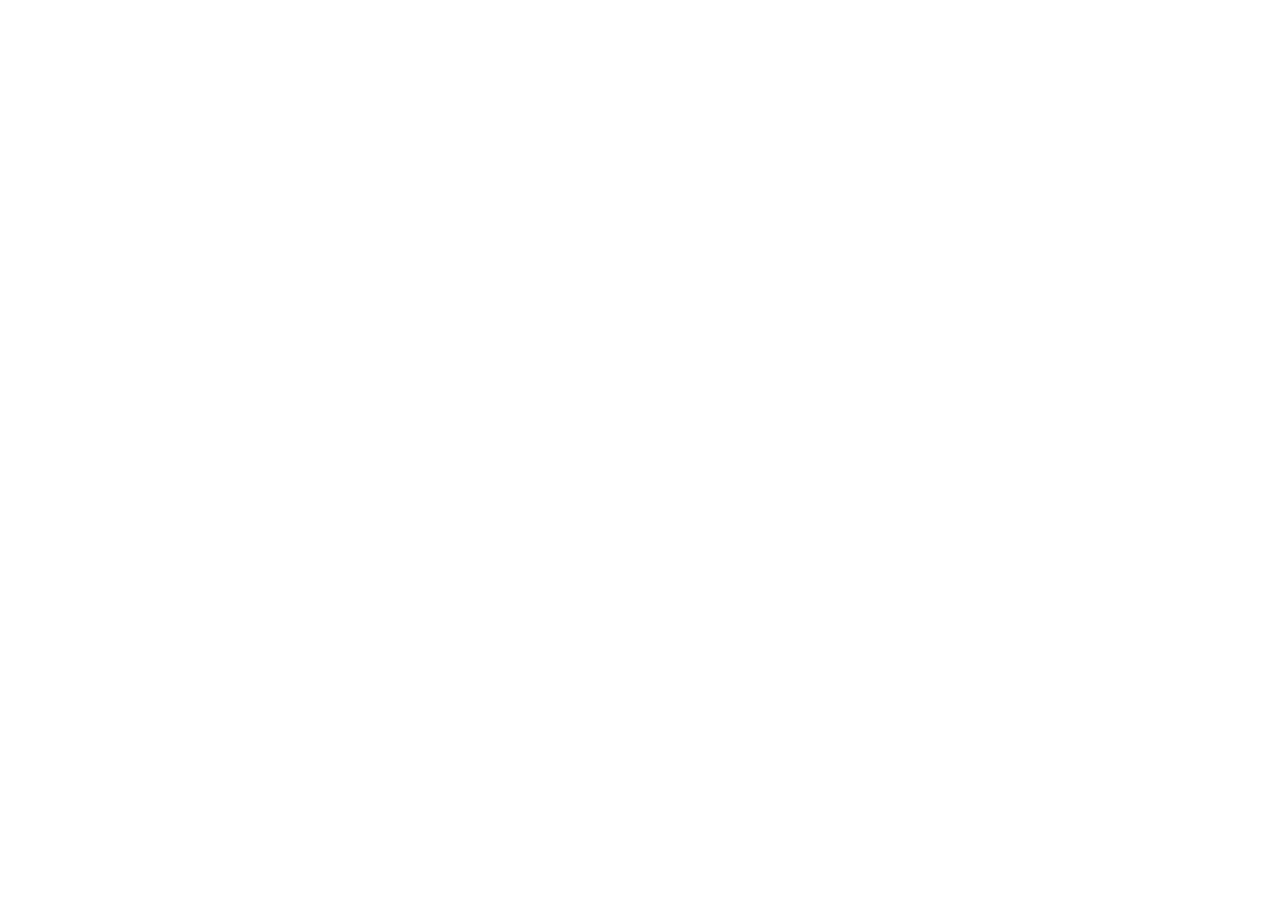
==== index.html @ f13320d5 "Redirect tomalder.me to Strategy Breakdowns Behind-the-scenes" ====
<!DOCTYPE html>
<html lang="en">
<head>
<meta charset="utf-8">
<title>Redirecting…</title>
<meta name="viewport" content="width=device-width, initial-scale=1">
<link rel="canonical" href="https://strategybreakdowns.com/t/Behind-the-scenes">
<meta http-equiv="refresh" content="0; url=https://strategybreakdowns.com/t/Behind-the-scenes">
<script>window.location.replace("https://strategybreakdowns.com/t/Behind-the-scenes");</script>
</head>
<body style="font-family:system-ui,sans-serif;text-align:center;padding:3rem">
<p>Redirecting to <a href="https://strategybreakdowns.com/t/Behind-the-scenes">Strategy Breakdowns</a>…</p>
</body>
</html>
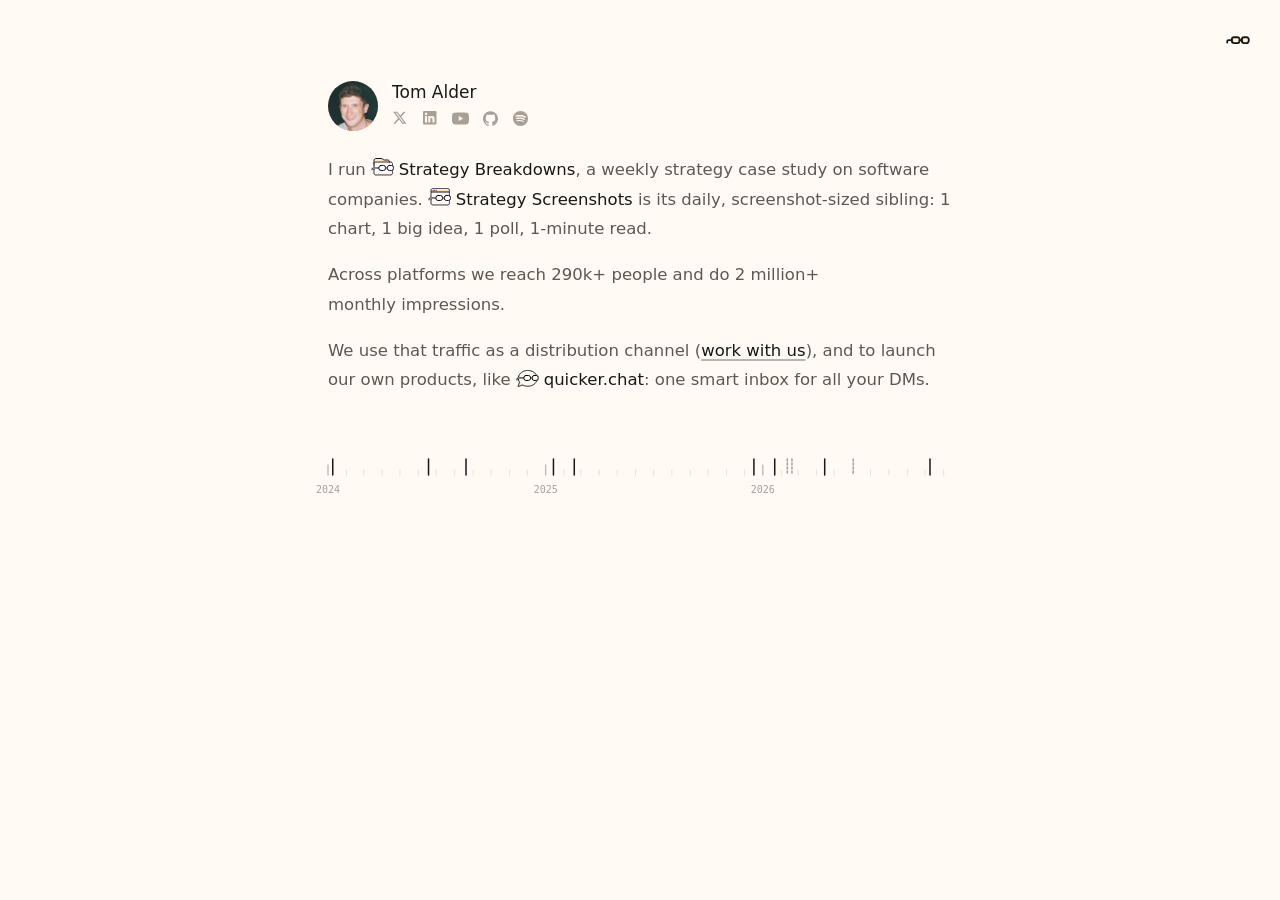
==== commit c00498a0: "Replace the redirect with Tom's personal site tomalder.me now serves the personal site (bio, writing" ====
--- a/index.html
+++ b/index.html
@@ -1,14 +1,43 @@
-<!DOCTYPE html>
+<!doctype html>
 <html lang="en">
 <head>
 <meta charset="utf-8">
-<title>Redirecting…</title>
 <meta name="viewport" content="width=device-width, initial-scale=1">
-<link rel="canonical" href="https://strategybreakdowns.com/t/Behind-the-scenes">
-<meta http-equiv="refresh" content="0; url=https://strategybreakdowns.com/t/Behind-the-scenes">
-<script>window.location.replace("https://strategybreakdowns.com/t/Behind-the-scenes");</script>
+<title>Tom Alder</title>
+<link rel="icon" href="favicon.svg" type="image/svg+xml">
+<meta name="description" content="Tom Alder runs Strategy Breakdowns, makes Strategy Screenshots and is building quicker.chat.">
+<!-- the site follows the device's light/dark setting; clicking the glasses overrides it for this visit only -->
+<script>try { localStorage.removeItem('ta-theme'); const t = sessionStorage.getItem('ta-theme'); if (t) document.documentElement.dataset.theme = t; } catch (e) {}</script>
+<link rel="stylesheet" href="home.css?v=1794782197">
+<link rel="stylesheet" href="playlists.css?v=1794782197">
+<link rel="stylesheet" href="clicks.css?v=1794782197">
 </head>
-<body style="font-family:system-ui,sans-serif;text-align:center;padding:3rem">
-<p>Redirecting to <a href="https://strategybreakdowns.com/t/Behind-the-scenes">Strategy Breakdowns</a>…</p>
+<body>
+
+
+<button class="specs" type="button" aria-label="Switch light and dark"><svg viewBox="91 178 389 136" aria-hidden="true">
+  <path class="lens" d="M223.5,198 H274 A37.5,37.5 0 0 1 311.5,235.5 V256.5 A37.5,37.5 0 0 1 274,294 H223.5 A37.5,37.5 0 0 1 186,256.5 V235.5 A37.5,37.5 0 0 1 223.5,198 Z"/><path class="lens" d="M386,198 H422.5 A37.5,37.5 0 0 1 460,235.5 V256.5 A37.5,37.5 0 0 1 422.5,294 H386 A37.5,37.5 0 0 1 348.5,256.5 V235.5 A37.5,37.5 0 0 1 386,198 Z"/>
+  <g class="frame"><path d="M223.5,198 H274 A37.5,37.5 0 0 1 311.5,235.5 V256.5 A37.5,37.5 0 0 1 274,294 H223.5 A37.5,37.5 0 0 1 186,256.5 V235.5 A37.5,37.5 0 0 1 223.5,198 Z"/><path d="M386,198 H422.5 A37.5,37.5 0 0 1 460,235.5 V256.5 A37.5,37.5 0 0 1 422.5,294 H386 A37.5,37.5 0 0 1 348.5,256.5 V235.5 A37.5,37.5 0 0 1 386,198 Z"/><path d="M311.5,245 H348.5"/><path d="M186,245 H131 A20,20 0 0 0 111,265 V285"/></g>
+</svg></button>
+
+<main class="col">
+  <section class="me si" style="--i:0">
+    <div class="av"><img src="assets/me.jpg" alt="Tom Alder" onerror="this.remove()"></div>
+    <div><h1>Tom Alder</h1><nav class="social" aria-label="Elsewhere"></nav></div>
+  </section>
+  <section class="bio si" style="--i:1"></section>
+  <section class="writing si" style="--i:3"><div class="tl-mount"></div></section>
+</main>
+
+<aside class="dev" aria-label="Dev options"></aside>
+
+<script src="lib/engine.js?v=1794782197"></script>
+<script src="lib/motions.js?v=1794782197"></script>
+<script src="shared.js?v=1794782197"></script>
+<script src="copy.js?v=1794782197"></script>
+<script src="timelines.js?v=1794782197"></script>
+<script src="playlists.js?v=1794782197"></script>
+<script src="clicks.js?v=1794782197"></script>
+<script src="home.js?v=1794782197"></script>
 </body>
 </html>
--- a/home.css
+++ b/home.css
@@ -0,0 +1,339 @@
+@font-face { font-family: 'New Order'; src: local('New Order Semibold'), local('NewOrder-Semibold'); font-weight: 600; font-display: swap; }
+@font-face { font-family: 'Avenir Next'; src: local('Avenir Next Regular'), local('AvenirNext-Regular'); font-weight: 400; font-display: swap; }
+@font-face { font-family: 'Avenir Next'; src: local('Avenir Next Medium'), local('AvenirNext-Medium'); font-weight: 500; font-display: swap; }
+@font-face { font-family: 'Avenir Next'; src: local('Avenir Next Demi Bold'), local('AvenirNext-DemiBold'); font-weight: 600; font-display: swap; }
+
+:root {
+  --bg: #FFFAF3; --fg: #1A1715; --soft: #5E5852; --faint: #A8A096; --rule: #E7DFD3; --tint: #F08A4B; --chip: #FFE7C6; --dot: #1A1715;
+  --sphere-a: #FFE7C6; --sphere-b: #F6B98A; --card: #FFFDF9; --well: #F4EDE2; --wire: #D9CFC0;
+  --head: 'New Order', system-ui, sans-serif; --body: 'Avenir Next', system-ui, sans-serif; --mono: ui-monospace, 'SF Mono', Menlo, monospace;
+  --out: cubic-bezier(.22, 1, .36, 1); --spring: cubic-bezier(.34, 1.56, .64, 1);
+  color-scheme: light;
+}
+@media (prefers-color-scheme: dark) { :root:not([data-theme="light"]) { --bg: #141312; --fg: #F3EFE8; --soft: #B5AEA5; --faint: #6F6962; --rule: #2A2826; --tint: #FFC99A; --chip: rgba(255, 231, 198, .12); --dot: #FFFAF3; --sphere-a: #6B5440; --sphere-b: #2C221B; --card: #1C1A18; --well: #242120; --wire: #3A3632; color-scheme: dark; } }
+:root[data-theme="dark"] { --bg: #141312; --fg: #F3EFE8; --soft: #B5AEA5; --faint: #6F6962; --rule: #2A2826; --tint: #FFC99A; --chip: rgba(255, 231, 198, .12); --dot: #FFFAF3; --sphere-a: #6B5440; --sphere-b: #2C221B; --card: #1C1A18; --well: #242120; --wire: #3A3632; color-scheme: dark; }
+
+* { box-sizing: border-box; }
+html, body { margin: 0; }
+body { background: var(--bg); color: var(--fg); font: 400 16px/1.75 var(--body); -webkit-font-smoothing: antialiased; min-height: 100vh; display: grid; justify-items: center; align-items: start; }
+a { color: inherit; text-decoration: none; }
+.col { width: min(624px, calc(100vw - 32px)); /* wide enough for the bio's middle sentence on 1 line */ padding: max(48px, 9vh) 0 400px; }
+
+/* the theme dot */
+.specs { position: fixed; top: 22px; right: 22px; width: 40px; height: 36px; padding: 0; border: 0; background: none; cursor: pointer; z-index: 10; display: grid; place-items: center;
+  --lens: #FFF0DC; --lens-on: #F7D3A0; } /* warm cream lenses in light mode, deepening a shade on hover */
+.specs svg { width: 24px; height: auto; overflow: visible; display: block; }
+.specs .frame path { fill: none; stroke: var(--fg); stroke-width: 30; stroke-linecap: round; stroke-linejoin: round; transition: stroke .4s; }
+.specs .lens { fill: var(--lens); transition: fill .45s cubic-bezier(.3, .7, .2, 1); }
+.specs:hover .lens, .specs:focus-visible .lens { fill: var(--lens-on); }
+.specs:focus { outline: none; }
+/* in dark mode the lenses are tinted light: you see light mode through them */
+:root[data-theme="dark"] .specs { --lens: #3A2E25; --lens-on: #8A6C50; } /* warm brown in dark mode */
+@media (prefers-color-scheme: dark) { :root:not([data-theme="light"]) .specs { --lens: #3A2E25; --lens-on: #8A6C50; } }
+
+/* intro */
+.me { display: flex; align-items: center; gap: 14px; margin-bottom: 24px; }
+.av { position: relative; width: 50px; height: 50px; border-radius: 50%; flex: none; overflow: hidden;
+  background: radial-gradient(circle at 34% 30%, #fff 0, var(--sphere-a) 22%, var(--sphere-b) 78%, var(--sphere-b) 100%); box-shadow: inset -4px -6px 12px rgba(0, 0, 0, .12); }
+.av img { width: 100%; height: 100%; object-fit: cover; display: block; }
+.me h1 { font: 500 17px/1.3 var(--body); margin: 0; }
+.role { margin: 0; font: 400 15px/1.3 var(--body); color: var(--soft); }
+.bio p { margin: 0 0 16px; font-size: 16.5px; line-height: 1.8; color: var(--soft); text-wrap: pretty; }
+.bio p:last-child { margin-bottom: 0; }
+.bio strong { font-weight: 500; color: var(--fg); }
+.bio .cta { margin-top: 18px; font-size: 13.5px; color: var(--faint); }
+.cta a { color: var(--faint); font-weight: 400; }
+.cta .t { text-decoration: underline 2px; text-decoration-color: transparent; text-underline-offset: 3px; transition: text-decoration-color .18s, color .18s; }
+.cta i { font-style: normal; display: inline-block; margin-left: 3px; transition: transform .2s var(--out), color .2s; }
+.cta a:hover { color: var(--fg); } .cta a:hover .t { text-decoration-color: currentColor; } .cta a:hover i { transform: translate(2px, -2px); color: var(--tint); }
+
+/* inline products, as in the media kit's footer: the mark centred on the text, and on hover a 2px underline fades
+   in under the words only (never the mark) while the words darken; the mark does the moving */
+.il { color: var(--fg); font-weight: 500; white-space: nowrap; text-decoration: none; }
+.il .t { text-decoration: underline 2px; text-decoration-color: transparent; text-underline-offset: 3px; transition: text-decoration-color .18s, color .18s; }
+.il:hover .t { text-decoration-color: currentColor; }
+.ic { display: inline-block; width: 1.42em; height: 1.24em; vertical-align: middle; position: relative; top: -.14em; margin: -.4em .26em -.3em 0; }
+
+/* social: grey and still; the one you're on darkens, and 1 shared label glides between them, resizing to each
+   handle, like the timeline card */
+.social { position: relative; display: flex; gap: 2px; margin: 2px 0 0 -6px; }
+.so { position: relative; display: grid; place-items: center; width: 28px; height: 26px; color: var(--faint); transition: color .2s; will-change: transform; }
+.so svg { width: 15px; height: 15px; fill: currentColor; }
+.so[aria-label="X"] svg { width: 13.5px; height: 13.5px; } /* the X glyph fills its whole box, so it reads taller than the rest */
+.so[aria-label="LinkedIn"] svg { width: 13.5px; height: 13.5px; } /* the LinkedIn square reads heavier than the others */
+.so[aria-label="YouTube"] svg { width: 17px; height: 17px; }
+.so[aria-label="Spotify"] svg { width: 15px; height: 15px; }
+.so:hover { color: var(--fg); }
+
+/* writing: a ruler of months with a preview card */
+.writing { position: relative; z-index: 40; margin-top: 40px; }
+.tl { position: relative; user-select: none; }
+.tl-rc { cursor: pointer; }
+.tl-axis { width: 100%; height: 64px; overflow: visible; display: block; }
+.tl-axis line { stroke: var(--faint); stroke-width: 1; stroke-linecap: round; transition: stroke .35s, stroke-width .35s; }
+.tl-axis line.mo { stroke: var(--rule); } .tl-axis line.pt { stroke: var(--fg); stroke-width: 1.5; } .tl-axis line.pt.on { stroke: var(--tint); stroke-width: 2; }
+.tl-axis text { font: 500 10px var(--mono); fill: var(--faint); text-anchor: middle; }
+.tl-axis line.pt.job { stroke: var(--faint); stroke-dasharray: 2 2; } .tl-axis line.pt.job.on { stroke: var(--tint); stroke-dasharray: none; }
+
+/* the pile: a still stack on a faint desk grid, no card around it; just the title and date beneath */
+/* no will-change here: it froze the cards' raster at their original size, so scaled-up vectors and text went soft */
+.rc-card { position: absolute; left: 0; top: 74px; z-index: 30; opacity: 0; }
+.rc-clip { position: relative; }
+.rc-pane { position: absolute; left: 0; top: 0; width: 380px; opacity: 0; transform: translateX(var(--dx, 0)); filter: blur(3px); transition: opacity .26s, transform .38s var(--out), filter .26s; }
+.rc-pane.in { opacity: 1; transform: none; filter: none; }
+.rc-pane.out { opacity: 0; transform: translateX(var(--dx, 0)); filter: blur(3px); transition-duration: .2s, .3s, .2s; pointer-events: none; }
+.pile { position: relative; width: 380px; height: 310px; }
+.pi { position: absolute; left: 50%; top: 50%; transform: translate(-50%, -50%) translate(var(--x), var(--y)) rotate(var(--r)) scale(var(--s, 1)); cursor: grab; user-select: none; touch-action: none; -webkit-user-drag: none; }
+.pi.drag { cursor: grabbing; } /* keeps its own layer while dragged */
+.pi.home { transition: translate .62s cubic-bezier(.34, 1.56, .64, 1), rotate .62s cubic-bezier(.34, 1.56, .64, 1); }
+.pi.media { border-radius: 5px; --lift: 0 1px 2px rgba(30, 18, 6, .1), 0 5px 12px -4px rgba(30, 18, 6, .2), 0 20px 36px -14px rgba(30, 18, 6, .55); box-shadow: var(--lift); }
+.pi.media img, .pi.media video { display: block; max-width: 270px; max-height: 200px; width: auto; height: auto; border-radius: 5px; pointer-events: none; }
+.pi.drag.media, .pi.drag.doc, .pi.drag.job { box-shadow: 0 2px 3px rgba(30, 18, 6, .1), 0 10px 20px -6px rgba(30, 18, 6, .22), 0 30px 48px -16px rgba(30, 18, 6, .55); }
+.pi-play { position: absolute; left: 50%; top: 50%; width: 36px; height: 36px; margin: -18px 0 0 -18px; border-radius: 50%; display: grid; place-items: center;
+  background: linear-gradient(180deg, #6f6af8 0%, #5a55f0 100%);
+  box-shadow: inset 0 1px 0 rgba(255, 255, 255, .22), inset 0 -1px 0 rgba(20, 14, 90, .18), 0 0 0 1px rgba(255, 255, 255, .28), 0 4px 12px -2px rgba(40, 30, 140, .35);
+  transition: filter .2s, transform .2s; cursor: pointer; }
+.pi-play:hover { transform: scale(1.06); }
+.pi-play svg { width: 17px; height: 17px; fill: #fff; margin-left: 0; }
+/* hovering a clip changes nothing; only the play button itself responds */
+.pi-play:hover { filter: brightness(1.1); }
+.pile.empty { height: 0; }
+.pi-loom { position: absolute; left: 10px; bottom: 10px; display: flex; align-items: center; gap: 4px; padding: 3px 6px 3px 4px; border-radius: 999px; background: #fff; color: #1d1b2e; font: 600 10px/1 var(--body); box-shadow: 0 2px 8px rgba(0, 0, 0, .15); pointer-events: none; }
+.pi-loom svg { width: 11px; height: 11px; }
+.pi.sticker .pi-tile { display: grid; place-items: center; width: 48px; height: 48px; border-radius: 12px; background: #fff; border: 3px solid #fff; box-shadow: 0 0 0 1px rgba(0, 0, 0, .1), 0 8px 14px -8px rgba(0, 0, 0, .45); }
+.pi.sticker svg { width: 26px; height: 26px; }
+.pi.doc, .pi.job { width: 210px; padding: 9px 11px 12px; background: #fff; border: 1px solid #2B2622; border-radius: 4px; display: flex; flex-direction: column; gap: 6px; color: #2B2622;
+  box-shadow: 0 1px 2px rgba(30, 18, 6, .1), 0 5px 12px -4px rgba(30, 18, 6, .18), 0 20px 36px -14px rgba(30, 18, 6, .5); }
+.pi-doc-bar { display: flex; gap: 3px; margin-bottom: 1px; } .pi-doc-bar i { width: 5px; height: 5px; border-radius: 50%; border: 1px solid #2B2622; }
+.pi-doc-t, .pi-job-t { font: 600 12.5px/1.15 var(--body); letter-spacing: -.005em; }
+.pi-doc-img { height: 40px; border: 1px solid #2B2622; background: linear-gradient(to top right, transparent calc(50% - .6px), #2B2622 50%, transparent calc(50% + .6px)), linear-gradient(to bottom right, transparent calc(50% - .6px), #2B2622 50%, transparent calc(50% + .6px)); }
+.pi-doc-l { height: 4px; border-radius: 2px; background: #D9D3CA; }
+.pi-job-k { font: 500 9.5px/1 var(--mono); letter-spacing: .06em; text-transform: uppercase; color: #8A8178; }
+.pi-job-h { font: 600 10px/1 var(--body); color: #2B2622; margin-top: 3px; }
+.pi-job-apply { align-self: flex-start; margin-top: 4px; padding: 4px 9px; border-radius: 999px; background: #2B2622; color: #fff; font: 600 10.5px/1 var(--body); }
+.pi.stamp { padding: 6px 12px; border: 2px solid var(--tint); border-radius: 6px; color: var(--tint); font: 700 13px/1 var(--mono); letter-spacing: .14em; text-transform: uppercase;
+  background: color-mix(in srgb, var(--bg) 70%, transparent); box-shadow: inset 0 0 0 2px color-mix(in srgb, var(--bg) 90%, transparent), inset 0 0 0 3.5px var(--tint); mix-blend-mode: multiply; }
+:root[data-theme="dark"] .pi.stamp { mix-blend-mode: normal; }
+.rc-cap { position: relative; left: 50%; transform: translateX(-50%); display: flex; width: max-content; max-width: calc(100vw - 32px); align-items: baseline; gap: 10px; margin-top: 6px; text-decoration: none; color: var(--fg); white-space: nowrap; }
+.rc-t { font: 500 15px/1.3 var(--body); text-decoration: underline 1px; text-decoration-color: var(--rule); text-underline-offset: 4px; transition: text-decoration-color .18s; }
+.rc-t i { font-style: normal; display: inline-block; margin-left: 4px; color: var(--faint); transition: transform .2s var(--out), color .2s; }
+.rc-cap:hover .rc-t { text-decoration-color: currentColor; } .rc-cap:hover .rc-t i { transform: translate(2px, -2px); color: var(--tint); }
+.rc-cap time { font: 500 11px/1 var(--mono); color: var(--faint); white-space: nowrap; order: -1; }
+
+.si { animation: staggerIn .7s var(--out) both; animation-delay: calc(var(--i) * 80ms + 80ms); }
+@keyframes staggerIn { from { opacity: 0; transform: translateY(8px); filter: blur(2px); } }
+
+/* dev options (not in the final site) */
+.dev { position: fixed; left: 12px; bottom: 12px; z-index: 20; display: grid; gap: 6px; font: 500 11px/1 var(--body); color: var(--faint); background: var(--bg); border: 1px solid var(--rule); border-radius: 10px; padding: 9px 10px; opacity: .55; transition: opacity .2s; }
+.dev:hover { opacity: 1; }
+.dev div { display: flex; gap: 4px; align-items: center; flex-wrap: wrap; }
+.dev b { font-weight: 600; color: var(--soft); width: 76px; }
+.dev button { border: 1px solid var(--rule); background: none; color: var(--soft); border-radius: 6px; padding: 3px 7px; font: inherit; cursor: pointer; }
+.dev button.on { background: var(--fg); color: var(--bg); border-color: var(--fg); }
+.dev a { color: var(--faint); text-decoration: underline; }
+
+@media (max-width: 640px) { .dev { display: none; } }
+@media (prefers-reduced-motion: reduce) { .si { animation: none; } }
+
+/* "Open?": the first click on a card offers the link instead of leaving the page; a second click (or a click on
+   the offer) goes there. 5 ways to show the offer, picked in the dev panel ("Open"), set as html[data-ask]. */
+.rc-t { background: linear-gradient(var(--chip), var(--chip)) no-repeat 0 82% / 0% 62%; transition: text-decoration-color .18s, background-size .38s var(--out), color .25s; }
+.rc-cap { transition: background-color .28s var(--out), padding .28s var(--out), color .28s, margin-top .3s var(--out); border-radius: 999px; }
+.rc-cap time { position: relative; } .rc-cap time > span { display: inline-block; transition: opacity .22s, transform .3s var(--out); }
+.rc-q, .rc-h { position: absolute; right: 0; top: 0; white-space: nowrap; }
+.rc-q, .rc-h { opacity: 0; transform: translateY(5px); color: var(--tint); } .rc-h { color: var(--soft); }
+.rc-open { display: inline-flex; align-items: center; gap: 3px; max-width: 0; overflow: hidden; opacity: 0; padding: 0; margin-left: -10px; border-radius: 999px;
+  background: var(--fg); color: var(--bg); font: 600 11px/1 var(--mono); letter-spacing: .04em; align-self: center;
+  transition: max-width .32s var(--out), opacity .2s, padding .32s var(--out), margin .32s var(--out), transform .2s var(--out); }
+.rc-open i { font-style: normal; }
+.rc-tag { position: absolute; left: 0; top: 0; z-index: 90; pointer-events: none; opacity: 0; transform: translate(14px, 14px) scale(.85); transform-origin: 0 0;
+  background: var(--fg); color: var(--bg); font: 600 11px/1 var(--mono); padding: 6px 8px; border-radius: 6px; white-space: nowrap; box-shadow: 0 0 0 1px color-mix(in srgb, var(--bg) 55%, transparent), 0 4px 10px rgba(0, 0, 0, .18); transition: opacity .18s, transform .22s var(--out); }
+.pi { transition: outline-offset .3s var(--out), outline-color .3s; outline: 1.5px dashed transparent; outline-offset: 0; }
+.ask .pi { cursor: pointer; }
+@keyframes rc-nudge { 40% { transform: translateX(3px); } }
+@keyframes rc-pop { 0% { transform: translateX(-50%) scale(.96); } 60% { transform: translateX(-50%) scale(1.03); } 100% { transform: translateX(-50%) scale(1); } }
+
+/* 1 Pill: the title is highlighted and an "Open" pill slides out beside it */
+[data-ask="pill"] .ask .rc-t { background-size: 100% 62%; text-decoration-color: transparent; }
+[data-ask="pill"] .ask .rc-t > i { color: var(--tint); transform: translate(2px, -2px); }
+[data-ask="pill"] .ask .rc-open { max-width: 80px; opacity: 1; padding: 5px 8px 5px 9px; margin-left: 2px; animation: rc-nudge .5s .2s var(--out); }
+[data-ask="pill"] .rc-cap:hover .rc-open { transform: translateX(2px); }
+
+/* 2 Ask: the date turns into the question, "Open?", and the link underlines in orange */
+[data-ask="ask"] .ask .rc-d { opacity: 0; transform: translateY(-5px); }
+[data-ask="ask"] .ask .rc-q { opacity: 1; transform: none; }
+[data-ask="ask"] .ask .rc-t { text-decoration-color: var(--tint); text-decoration-thickness: 1.5px; }
+[data-ask="ask"] .ask .rc-t > i { color: var(--tint); transform: translate(2px, -2px); }
+
+/* 3 Button: the caption itself becomes a button */
+[data-ask="button"] .ask .rc-cap { background: var(--fg); color: var(--bg); padding: 8px 14px 8px 13px; animation: rc-pop .4s var(--out); }
+[data-ask="button"] .ask .rc-cap time { color: color-mix(in srgb, var(--bg) 55%, transparent); }
+[data-ask="button"] .ask .rc-t { text-decoration-color: transparent; }
+[data-ask="button"] .ask .rc-t > i { color: var(--bg); transform: translate(2px, -2px); }
+
+/* 4 Tag: a small "Open ↗" label rides with your cursor over the pile */
+[data-ask="tag"] .ask .rc-tag { opacity: 1; transform: translate(14px, 14px) scale(1); }
+[data-ask="tag"] .ask .rc-t { text-decoration-color: currentColor; }
+[data-ask="tag"] .ask .rc-t > i { color: var(--tint); transform: translate(2px, -2px); }
+
+/* 5 Frame: the card you clicked gets a dashed frame and the caption says "Click again" */
+[data-ask="frame"] .ask .pi.picked { outline-color: var(--tint); outline-offset: 6px; }
+[data-ask="frame"] .ask .rc-d { opacity: 0; transform: translateY(-5px); }
+[data-ask="frame"] .ask .rc-h { opacity: 1; transform: none; }
+[data-ask="frame"] .ask .rc-t > i { color: var(--tint); transform: translate(2px, -2px); }
+
+/* the edge on pictures and clips: 5 versions to choose between (dev panel, "Edge"), set as html[data-edge].
+   All crisp: solid 1px lines or solid white, never a soft half-transparent ring. */
+[data-edge="hair"] .pi.media { outline: 1px solid rgba(26, 23, 21, .16); outline-offset: -1px; }       /* a thin dark hairline */
+/* a thin solid white keyline, drawn on top of the picture so a hover (the clips brighten) never hides it */
+[data-edge="inset"] .pi.media::after { content: ""; position: absolute; inset: 0; border-radius: inherit; box-shadow: inset 0 0 0 calc(1px / var(--s, 1)) var(--keyline); pointer-events: none; z-index: 3; }
+/* the keyline is near-black on the light page and white on the dark one */
+:root { --keyline: #1F1B18; } /* near-black in both themes (Tom: try black outlines in dark mode too) */
+[data-edge="paper"] .pi.media { padding: 4px; background: #fff; border-radius: 3px; }                   /* a white print border */
+[data-edge="paper"] .pi.media img, [data-edge="paper"] .pi.media video { border-radius: 1px; }
+[data-edge="matte"] .pi.media { border-radius: 9px; box-shadow: 0 0 0 1px rgba(26, 23, 21, .1), var(--lift); }   /* rounder, with a faint ring outside */
+[data-edge="matte"] .pi.media img, [data-edge="matte"] .pi.media video { border-radius: 9px; }
+[data-edge="none"] .pi.media { outline: none; }                                                           /* no edge, just the shadow */
+:root[data-theme="dark"][data-edge="hair"] .pi.media { outline-color: rgba(255, 255, 255, .14); }
+@media (prefers-color-scheme: dark) { :root:not([data-theme="light"])[data-edge="hair"] .pi.media { outline-color: rgba(255, 255, 255, .14); } }
+
+/* no focus halo on the links after a click (Tom: never); the caption and media-kit links included */
+a:focus, a:focus-visible, .rc-cap:focus, .rc-cap:focus-visible { outline: none; box-shadow: none; }
+a { -webkit-tap-highlight-color: transparent; }
+
+/* piles of 6+ cards use smaller cards, so the pile stays clear of the ruler above and the title below */
+.pile.big .pi.media img, .pile.big .pi.media video { max-width: 220px; max-height: 160px; }
+
+/* ---------- Click: the pile dims and a card to open sits on top (html[data-click]) ---------- */
+[data-cap="off"] .rc-cap { display: none; }
+.pi { transition-property: outline-offset, outline-color, filter, opacity, --hp; transition-duration: .3s, .3s, .4s, .4s, .18s; }
+/* out of focus: a little darker and softer, never see-through */
+.focus .pi { filter: brightness(.82) saturate(.85) blur(1.5px); }
+:root[data-theme="dark"] .focus .pi { filter: brightness(.6) saturate(.8) blur(1.5px); }
+@media (prefers-color-scheme: dark) { :root:not([data-theme="light"]) .focus .pi { filter: brightness(.6) saturate(.8) blur(1.5px); } }
+.rc-go { position: absolute; left: 50%; top: calc(var(--pt, 0px) + 155px); z-index: 80; translate: -50% -50%; display: none; flex-direction: column; align-items: flex-start; gap: 6px;
+  border: 0; padding: 0; background: none; color: inherit; font: inherit; text-align: left; cursor: pointer; opacity: 0; pointer-events: none; }
+.rc-go > span, .rc-go .go-bar { display: none; }
+.focus .rc-go { opacity: 1; pointer-events: auto; }
+.rc-go .go-a i { font-style: normal; display: inline-block; transition: transform .2s var(--out); }
+.rc-go:hover .go-a i { transform: translate(2px, -2px); }
+.rc-go:focus { outline: none; }
+
+/* 1 Ticket: a cream ticket drops onto the pile, perforated, with the date stub on top */
+[data-click="ticket"] .rc-go { display: flex; width: 250px; padding: 16px 18px 14px; background: #FFF4E2; color: #1A1715; border-radius: 10px; transform: rotate(-1.5deg) translateY(-14px);
+  box-shadow: 0 2px 3px rgba(30, 18, 6, .12), 0 18px 34px -12px rgba(30, 18, 6, .5); transition: opacity .25s, transform .4s cubic-bezier(.34, 1.4, .64, 1), box-shadow .25s; }
+[data-click="ticket"] .rc-go .go-k { display: block; font: 500 11px/1 var(--mono); color: #8A7B6A; padding-bottom: 10px; width: 100%; border-bottom: 1.5px dashed #E2CFB4; }
+[data-click="ticket"] .rc-go .go-t { display: block; font: 600 18px/1.25 var(--body); padding-top: 4px; }
+[data-click="ticket"] .rc-go .go-a { display: block; align-self: flex-end; font: 600 13px/1 var(--body); color: #C2622A; }
+[data-click="ticket"] .focus .rc-go { transform: rotate(-1.5deg) translateY(0); }
+[data-click="ticket"] .rc-go:hover { transform: rotate(0deg) translateY(-3px); box-shadow: 0 2px 3px rgba(30, 18, 6, .12), 0 26px 44px -14px rgba(30, 18, 6, .6); }
+
+/* 2 Pull: a white index card slides up out of the pile, ruled like a notebook */
+[data-click="pull"] .rc-go { display: flex; width: 240px; padding: 14px 18px 16px; color: #1A1715; border-radius: 4px; transform: translateY(70px);
+  background: #fff repeating-linear-gradient(transparent 0 23px, #EADFD0 23px 24px); background-position: 0 30px;
+  box-shadow: 0 1px 2px rgba(30, 18, 6, .15), 0 20px 36px -14px rgba(30, 18, 6, .5); transition: opacity .2s, transform .45s cubic-bezier(.22, 1, .36, 1), box-shadow .25s; }
+[data-click="pull"] .rc-go .go-k { display: block; font: 500 11px/1 var(--mono); color: #C2622A; }
+[data-click="pull"] .rc-go .go-t { display: block; font: 600 17px/24px var(--body); }
+[data-click="pull"] .rc-go .go-a { display: block; font: 500 13px/24px var(--body); color: #5E5852; }
+[data-click="pull"] .focus .rc-go { transform: translateY(0); }
+[data-click="pull"] .rc-go:hover { transform: translateY(-4px); box-shadow: 0 1px 2px rgba(30, 18, 6, .15), 0 28px 46px -14px rgba(30, 18, 6, .6); }
+
+/* 3 Press: one big button, the date in a chip, that grows out of the pile */
+[data-click="press"] .rc-go { display: flex; flex-direction: row; align-items: center; gap: 12px; padding: 10px 20px 10px 10px; background: var(--fg); color: var(--bg); border-radius: 999px; white-space: nowrap;
+  transform: scale(.85); box-shadow: 0 16px 34px -12px rgba(0, 0, 0, .6); transition: opacity .2s, transform .35s cubic-bezier(.34, 1.56, .64, 1), background-color .2s; }
+[data-click="press"] .rc-go .go-k { display: block; font: 500 11px/1 var(--mono); padding: 7px 10px; border-radius: 999px; background: color-mix(in srgb, var(--bg) 16%, transparent); }
+[data-click="press"] .rc-go .go-t { display: block; font: 600 16px/1 var(--body); }
+[data-click="press"] .rc-go .go-a { display: block; font-size: 0; } [data-click="press"] .rc-go .go-a i { font-size: 16px; color: var(--tint); }
+[data-click="press"] .focus .rc-go { transform: scale(1); }
+[data-click="press"] .rc-go:hover { transform: scale(1.04); }
+
+/* 4 Sticky: a peach sticky note slapped on top of the pile */
+[data-click="sticky"] .rc-go { display: flex; width: 200px; min-height: 170px; padding: 18px 18px 16px; background: #FFD9A8; color: #2B2622; border-radius: 2px 2px 18px 2px; transform: rotate(-4deg) scale(1.15);
+  box-shadow: 0 1px 1px rgba(30, 18, 6, .1), 0 14px 22px -10px rgba(30, 18, 6, .45); transition: opacity .15s, transform .32s cubic-bezier(.34, 1.56, .64, 1), box-shadow .25s; }
+[data-click="sticky"] .rc-go .go-k { display: block; font: 500 11px/1 var(--mono); color: #9A6A3A; }
+[data-click="sticky"] .rc-go .go-t { display: block; font: 600 20px/1.2 var(--head); flex: 1; }
+[data-click="sticky"] .rc-go .go-a { display: block; font: 600 13px/1 var(--body); }
+[data-click="sticky"] .focus .rc-go { transform: rotate(-4deg) scale(1); }
+[data-click="sticky"] .rc-go:hover { transform: rotate(-1deg) scale(1.03) translateY(-2px); box-shadow: 0 1px 1px rgba(30, 18, 6, .1), 0 22px 30px -12px rgba(30, 18, 6, .5); }
+
+/* 5 Window: a small browser window with the real address, like a preview of where you're going */
+[data-click="window"] .rc-go { display: flex; gap: 0; width: 290px; background: #fff; color: #1A1715; border-radius: 10px; overflow: hidden; transform: scale(.94) translateY(8px);
+  box-shadow: 0 0 0 1px rgba(26, 23, 21, .08), 0 24px 44px -14px rgba(30, 18, 6, .55); transition: opacity .2s, transform .35s cubic-bezier(.22, 1, .36, 1); }
+[data-click="window"] .rc-go .go-bar { display: flex; align-items: center; gap: 5px; width: 100%; padding: 9px 10px; background: #F3EEE7; border-bottom: 1px solid #E7DFD3; }
+[data-click="window"] .rc-go .go-bar > i { width: 8px; height: 8px; border-radius: 50%; background: #E0D6C8; } 
+[data-click="window"] .rc-go .go-bar > i:nth-child(1) { background: #FF6159; } [data-click="window"] .rc-go .go-bar > i:nth-child(2) { background: #FFBD2E; } [data-click="window"] .rc-go .go-bar > i:nth-child(3) { background: #28C941; }
+[data-click="window"] .rc-go .go-url { flex: 1; margin-left: 8px; padding: 4px 8px; border-radius: 5px; background: #fff; font: 500 10.5px/1 var(--mono); color: #8A7B6A; white-space: nowrap; overflow: hidden; text-overflow: ellipsis; }
+[data-click="window"] .rc-go .go-k { display: block; padding: 14px 16px 0; font: 500 11px/1 var(--mono); color: #8A7B6A; }
+[data-click="window"] .rc-go .go-t { display: block; padding: 6px 16px 0; font: 600 18px/1.25 var(--body); }
+[data-click="window"] .rc-go .go-a { display: inline-block; margin: 14px 16px 16px; padding: 8px 14px; border-radius: 999px; background: #1A1715; color: #FFFAF3; font: 600 13px/1 var(--body); transition: background-color .2s; }
+[data-click="window"] .focus .rc-go { transform: scale(1) translateY(0); }
+[data-click="window"] .rc-go:hover { transform: translateY(-3px); } [data-click="window"] .rc-go:hover .go-a { background: #C2622A; }
+
+/* corner handles (a transform box): everything ramps with --k (0 at the edge of a visible corner's zone, 1 on it) */
+@property --hp { syntax: '<number>'; inherits: true; initial-value: 0; }
+.rc-hd { position: fixed; left: 0; top: 0; width: 0; height: 0; z-index: 70; pointer-events: none; --deg: 0deg; --k: 0; }
+/* one handle per live corner, each placed on its corner and faded by its own strength */
+.rc-sq { position: absolute; left: 0; top: 0; width: 10px; height: 10px; background: #fff; border: 1.5px solid #9B86F3; border-radius: 2px; pointer-events: none;
+  opacity: var(--k, 0); transform: translate(-50%, -50%) rotate(var(--deg, 0deg)); box-shadow: 0 1px 3px rgba(60, 40, 140, .3); }
+.hd-near, .hd-near * { cursor: crosshair !important; }
+/* the card's own drop shadow turns purple (and a touch deeper) as you near its corner */
+.pi.media, .pi.doc, .pi.job { box-shadow: var(--lift, 0 1px 2px rgba(30, 18, 6, .1), 0 5px 12px -4px rgba(30, 18, 6, .18), 0 20px 36px -14px rgba(30, 18, 6, .5)), 0 22px 42px -14px rgba(139, 112, 240, calc(var(--hp) * .75)), 0 4px 14px -4px rgba(139, 112, 240, calc(var(--hp) * .35)); }
+.pi.sticker .pi-tile { box-shadow: 0 0 0 1px rgba(0, 0, 0, .1), 0 8px 14px -8px rgba(0, 0, 0, .45), 0 10px 22px -8px rgba(139, 112, 240, calc(var(--hp) * .8)); }
+/* lines keep their on-screen thickness at any size: widths divide by the card's scale */
+.pi-edge { position: absolute; inset: 0; border-radius: inherit; box-shadow: inset 0 0 0 calc(2px / var(--s, 1)) rgba(177, 158, 248, var(--ea, 0)); pointer-events: none; z-index: 5;
+  -webkit-mask: radial-gradient(circle var(--L, 130px) at var(--ex) var(--ey), #000 0, transparent 100%); mask: radial-gradient(circle var(--L, 130px) at var(--ex) var(--ey), #000 0, transparent 100%); }
+.pi-edge.all { -webkit-mask: none; mask: none; }
+/* the job/doc cards' dark outline is drawn as an inset (borders can't go thinner than 1px, so they'd thicken as it grows) */
+.pi.doc, .pi.job { border: 0; }
+.pi.doc::before, .pi.job::before { content: ""; position: absolute; inset: 0; border-radius: inherit; box-shadow: inset 0 0 0 calc(1px / var(--s, 1)) #2B2622; pointer-events: none; }
+.pi { transform-origin: 50% 50%; }
+
+/* corner effects, v3: the shadow only gains purple (its dark part eases back as the purple comes in, so it never gets
+   darker); the purple edge is the black outline's exact width and place and replaces it, the black fading out by
+   the same gradient the purple fades in; everything updates instantly with the pointer */
+.pi { transition-duration: .3s, .3s, .4s, .4s, 0s; }
+.pi.media, .pi.doc, .pi.job { --sa: calc(1 - var(--hp) * .45);
+  box-shadow: 0 1px 2px rgba(30, 18, 6, calc(.1 * var(--sa))), 0 5px 12px -4px rgba(30, 18, 6, calc(.2 * var(--sa))), 0 20px 36px -14px rgba(30, 18, 6, calc(.55 * var(--sa))),
+    0 calc(20px / var(--s, 1)) calc(40px / var(--s, 1)) calc(-12px / var(--s, 1)) rgba(177, 158, 248, calc(var(--hp) * .6 * var(--pur))), 0 calc(4px / var(--s, 1)) calc(14px / var(--s, 1)) calc(-4px / var(--s, 1)) rgba(177, 158, 248, calc(var(--hp) * .35 * var(--pur))); }
+.pi-edge { --lw: calc(1px / var(--s, 1)); box-shadow: inset 0 0 0 var(--lw) rgba(155, 134, 243, var(--ea, 0)); }
+[data-edge="inset"] .pi.media::after, .pi.doc::before, .pi.job::before {
+  -webkit-mask: radial-gradient(circle var(--kL, 130px) at var(--kex, 0%) var(--key, 0%), rgba(0, 0, 0, calc(1 - var(--kea, 0))) 0, #000 100%);
+  mask: radial-gradient(circle var(--kL, 130px) at var(--kex, 0%) var(--key, 0%), rgba(0, 0, 0, calc(1 - var(--kea, 0))) 0, #000 100%); }
+.pi.kl-off::after, .pi.kl-off::before { opacity: 0 !important; }
+/* stickers (Notion, Figma, Loom) wear the same outline as the cards: the white rim is padding now, so the outline,
+   the purple corner edge and the corner handle all trace the tile's real outer edge */
+.pi.sticker .pi-tile { position: relative; border: 0; padding: 3px; --sa: calc(1 - var(--hp) * .45);
+  box-shadow: 0 8px 14px -8px rgba(0, 0, 0, calc(.45 * var(--sa))), 0 10px 22px -8px rgba(177, 158, 248, calc(var(--hp) * .7)); }
+.pi.sticker .pi-tile::after { content: ""; position: absolute; inset: 0; border-radius: inherit; box-shadow: inset 0 0 0 calc(1px / var(--s, 1)) var(--keyline); pointer-events: none;
+  -webkit-mask: radial-gradient(circle var(--kL, 130px) at var(--kex, 0%) var(--key, 0%), rgba(0, 0, 0, calc(1 - var(--kea, 0))) 0, #000 100%);
+  mask: radial-gradient(circle var(--kL, 130px) at var(--kex, 0%) var(--key, 0%), rgba(0, 0, 0, calc(1 - var(--kea, 0))) 0, #000 100%); }
+.pi.sticker.kl-off .pi-tile::after { opacity: 0; }
+
+/* cards that hang off the page (dragged or enlarged) never add scrollbars: no sideways scrolling ever, and no
+   up-down scrolling while the real content fits the window (home.js sets html.fits) */
+html, body { overflow-x: clip; }
+html.fits, html.fits body { overflow-y: hidden; }
+
+/* scale and tilt are registered so they can animate (a card dragged off settles back to a normal size and angle) */
+@property --s { syntax: '<number>'; inherits: true; initial-value: 1; }
+@property --r { syntax: '<angle>'; inherits: false; initial-value: 0deg; }
+
+/* how much purple the corner shadow carries: less on the dark page, where it glows more (and its size never grows
+   with a scaled-up card: the blur and offset above divide by the card's scale) */
+:root { --pur: 1; } :root[data-theme="dark"] { --pur: .5; }
+@media (prefers-color-scheme: dark) { :root:not([data-theme="light"]) { --pur: .5; } }
+
+/* holding a corner handle: a purple ring over the card's own shape, fading in and out, while the black outline fades
+   the other way */
+.pi-ring { position: absolute; inset: 0; border-radius: inherit; pointer-events: none; z-index: 6; box-shadow: inset 0 0 0 calc(1px / var(--s, 1)) #9B86F3; opacity: 0; transition: opacity .28s ease; }
+.pi-ring.on { opacity: 1; }
+.pi.cover > .pi-ring { box-shadow: inset 0 0 0 calc(1.5px / var(--s, 1)) #9B86F3; }
+.pl-back > .pi-ring { box-shadow: inset 0 0 0 calc(2.5px / var(--s, 1)) #9B86F3; }
+[data-edge="inset"] .pi.media::after, .pi.cover::after, .pi.doc::before, .pi.job::before, .pi.sticker .pi-tile::after { transition: opacity .28s ease; }
+.pi.kl-fade::after, .pi.kl-fade::before, .pi.kl-fade .pi-tile::after { opacity: 0 !important; }
+/* the inline "work with us" link in the Traffic copy: reads as text, underlines and nudges its arrow on hover */
+.bio a.work { color: var(--fg); font-weight: 500; text-decoration: none; }
+.bio a.work .t { text-decoration: underline 1.5px; text-decoration-color: color-mix(in srgb, currentColor 30%, transparent); text-underline-offset: 3px; transition: text-decoration-color .18s; }
+.bio a.work i { font-style: normal; display: inline-block; margin-left: 2px; transition: transform .2s var(--out), color .2s; }
+.bio a.work:hover .t { text-decoration-color: currentColor; } .bio a.work:hover i { transform: translate(2px, -2px); color: var(--tint); }
+.dev[hidden] { display: none; }
--- a/playlists.css
+++ b/playlists.css
@@ -0,0 +1,68 @@
+/* Spotify mode (playlists.js): Tom's playlist covers and Filo, as cards on the site's own pile. Each cover keeps
+   the footer's back-of-sleeve, shown on click. The cover is designed at 316px and drawn at 60% (zoom), so the sleeve
+   text keeps the proportions that make the longest one (Deep Work, Lo-Fi Radio) fit without clipping. */
+.pi.cover { border-radius: 8.4px; box-shadow: var(--lift, 0 1px 2px rgba(30, 18, 6, .1), 0 5px 12px -4px rgba(30, 18, 6, .18), 0 20px 36px -14px rgba(30, 18, 6, .5)), 0 22px 42px -14px rgba(139, 112, 240, calc(var(--hp) * .75)), 0 4px 14px -4px rgba(139, 112, 240, calc(var(--hp) * .35)); }
+/* 1.5px: the cover art runs right to its edge, so a 1px line reads thinner here than on the other cards */
+.pi.cover::after { content: ""; position: absolute; inset: 0; border-radius: inherit; box-shadow: inset 0 0 0 calc(1.5px / var(--s, 1)) var(--keyline); pointer-events: none; z-index: 3; }
+.pi.cover.flip::after { opacity: 0; }
+.cv { position: relative; display: block; width: 316px; height: 316px; zoom: .6; }
+.pl-front { position: absolute; inset: 0; z-index: 2; border-radius: 14px; overflow: hidden; transform-origin: 50% 50%; transition: transform 250ms cubic-bezier(.22, .8, .36, 1), filter 250ms ease; }
+.pl-front img { width: 100%; height: 100%; object-fit: cover; display: block; -webkit-user-drag: none; pointer-events: none; }
+.pl-back { position: absolute; top: 6%; left: -3px; right: -3px; bottom: -6px; z-index: 3; padding: 15px 17px 13px; display: flex; flex-direction: column; justify-content: space-between;
+  color: #FFE7C6; background: #18161F; border-radius: 16px; box-shadow: 0 18px 36px rgba(0, 0, 0, .55), inset 0 0 0 1.5px #0D0B22; text-decoration: none;
+  opacity: 0; transform: translateY(18px); transition: opacity 250ms ease, transform 250ms cubic-bezier(.22, .9, .35, 1); pointer-events: none; cursor: pointer; }
+.pl-head, .pl-foot { display: flex; justify-content: space-between; align-items: center; gap: 8px; font: 11.5px/1 ui-monospace, SFMono-Regular, Menlo, monospace; letter-spacing: .14em; text-transform: uppercase; }
+.pl-head > *, .pl-foot > *:not(.pl-live) { opacity: .75; }
+.pl-title { font-size: 12px; font-weight: 600; } .pl-side { font-weight: 600; letter-spacing: .18em; }
+.pl-desc { display: block; padding: 4px 0; font: 15.5px/1.34 -apple-system, BlinkMacSystemFont, 'Segoe UI', Roboto, Helvetica, Arial, sans-serif; white-space: pre-line; word-spacing: -.4px; }
+.pl-sub { color: #B19EF8; text-decoration: underline; text-underline-offset: 2px; cursor: pointer; } .pl-sub:hover { color: #FFFAF3; }
+.pl-barcode { display: flex; align-items: flex-end; gap: 1.5px; height: 22px; flex: 1; max-width: 58%; } .pl-barcode i { display: block; background: #FFE7C6; height: 100%; opacity: .85; }
+.pl-live { display: inline-flex; align-items: center; gap: 9px; color: #fff; font-weight: 600; letter-spacing: .1em; font-size: 13.5px; }
+.pl-spotify { width: 15px; height: 15px; filter: drop-shadow(0 0 5px rgba(30, 215, 96, .55)); animation: pl-pulse 1.5s ease-in-out infinite; }
+@keyframes pl-pulse { 0%, 100% { transform: scale(1); } 50% { transform: scale(1.13); } }
+/* clicked: the cover lifts and dims, and the sleeve slides up in front of it (it links to the playlist) */
+.pi.cover.flip .pl-front { transform: translateY(-8%) scale(.85); filter: brightness(.55) saturate(.85); }
+.pi.cover.flip .pl-back { opacity: 1; transform: translateY(0); pointer-events: auto; }
+
+/* Filo in headphones: one more card on the pile, no frame, bobbing his head with notes floating up */
+.pi.filo { width: 120px; }
+.pl-filo { position: relative; width: 120px; }
+.pl-filo-svg { display: block; width: 100%; height: auto; animation: pl-bob 1.46s ease-in-out infinite; transform-origin: 50% 85%; filter: drop-shadow(0 6px 8px rgba(30, 18, 6, .25)); }
+@keyframes pl-bob { 0% { transform: translateY(-2px) rotate(-3.2deg); } 18% { transform: translateY(7px) rotate(.5deg); } 50% { transform: translateY(-2px) rotate(-3.2deg); } 68% { transform: translateY(3px) rotate(-1deg); } 100% { transform: translateY(-2px) rotate(-3.2deg); } }
+.pl-notes { position: absolute; top: 0; left: 86%; width: 50%; height: 50%; margin-top: -10px; pointer-events: none; color: #0D0B22; } /* always near-black: they sit over the covers */
+.pl-note { position: absolute; left: 0; top: 40%; opacity: 0; width: 24px; height: auto; }
+.pl-note-a { animation: pl-float-a 5s ease-in-out infinite; } .pl-note-b { animation: pl-float-b 5s ease-in-out 1.7s infinite; } .pl-note-c { animation: pl-float-c 5s ease-in-out 3.3s infinite; }
+@keyframes pl-float-a { 0% { transform: translate(0, 0) scale(.5) rotate(-8deg); opacity: 0; } 15% { opacity: 1; } 50% { transform: translate(14px, -26px) scale(1.05) rotate(14deg); opacity: 1; } 100% { transform: translate(36px, -66px) scale(1.1) rotate(22deg); opacity: 0; } }
+@keyframes pl-float-b { 0% { transform: translate(0, 0) scale(.5) rotate(8deg); opacity: 0; } 15% { opacity: 1; } 50% { transform: translate(-10px, -24px) scale(1) rotate(-12deg); opacity: 1; } 100% { transform: translate(-30px, -64px) scale(1.05) rotate(-20deg); opacity: 0; } }
+@keyframes pl-float-c { 0% { transform: translate(0, 0) scale(.5) rotate(0deg); opacity: 0; } 15% { opacity: 1; } 50% { transform: translate(5px, -28px) scale(1.05) rotate(16deg); opacity: 1; } 100% { transform: translate(-3px, -62px) scale(1.1) rotate(-14deg); opacity: 0; } }
+/* no caption or "open" card under the playlists */
+.rc-pane.custom .rc-cap, .rc-pane.custom .rc-go, .rc-pane.custom .rc-tag { display: none !important; }
+
+/* with the sleeve showing, the sleeve is the shape: the cover's own outline and shadow step aside, and the purple
+   corner effects sit on the sleeve (its lines drawn 1/0.6 thicker to cancel the 60% zoom) */
+.pi.cover.flip { box-shadow: none; }
+/* the sleeve wears the same outline as every card (1.5px on screen, drawn 2.5px inside the 60% zoom); it only turns
+   purple from a dragged corner, never just from hovering it */
+.pi.cover.flip .pl-back { box-shadow: 0 18px 36px rgba(0, 0, 0, .55), 0 22px 42px -14px rgba(177, 158, 248, calc(var(--hp) * .6)), inset 0 0 0 calc(2.5px / var(--s, 1)) var(--keyline); }
+.pl-back .pi-edge { box-shadow: inset 0 0 0 calc(3.33px / var(--s, 1)) rgba(177, 158, 248, var(--ea, 0)); }
+/* corner effects v3 on covers: same rules as the other cards (see home.css), with the cover's 1.5px line */
+.pi.cover { --sa: calc(1 - var(--hp) * .45);
+  box-shadow: 0 1px 2px rgba(30, 18, 6, calc(.1 * var(--sa))), 0 5px 12px -4px rgba(30, 18, 6, calc(.18 * var(--sa))), 0 20px 36px -14px rgba(30, 18, 6, calc(.5 * var(--sa))),
+    0 calc(20px / var(--s, 1)) calc(40px / var(--s, 1)) calc(-12px / var(--s, 1)) rgba(177, 158, 248, calc(var(--hp) * .6 * var(--pur))), 0 calc(4px / var(--s, 1)) calc(14px / var(--s, 1)) calc(-4px / var(--s, 1)) rgba(177, 158, 248, calc(var(--hp) * .35 * var(--pur))); }
+.pi.cover.flip { box-shadow: none; }
+.pi.cover > .pi-edge { --lw: calc(1.5px / var(--s, 1)); }
+.pl-back .pi-edge { --lw: calc(2.5px / var(--s, 1)); box-shadow: inset 0 0 0 var(--lw) rgba(155, 134, 243, var(--ea, 0)); }
+.pi.cover::after { -webkit-mask: radial-gradient(circle var(--kL, 130px) at var(--kex, 0%) var(--key, 0%), rgba(0, 0, 0, calc(1 - var(--kea, 0))) 0, #000 100%);
+  mask: radial-gradient(circle var(--kL, 130px) at var(--kex, 0%) var(--key, 0%), rgba(0, 0, 0, calc(1 - var(--kea, 0))) 0, #000 100%); }
+
+
+/* a Spotify-green play button on the sleeve while you hover it, built like the Loom ones (36px on screen: 60 inside
+   the 60% zoom) */
+.pl-play { position: absolute; left: 50%; top: 50%; width: 60px; height: 60px; margin: -30px 0 0 -30px; border-radius: 50%; display: grid; place-items: center; z-index: 2;
+  background: linear-gradient(180deg, #2BE36F 0%, #1DB954 100%); box-shadow: inset 0 1.5px 0 rgba(255, 255, 255, .25), inset 0 -1.5px 0 rgba(0, 60, 20, .2), 0 0 0 1.5px rgba(255, 255, 255, .3), 0 7px 20px -3px rgba(0, 0, 0, .45);
+  opacity: 0; transform: scale(.85); transition: opacity .2s, transform .25s cubic-bezier(.2, 1.3, .3, 1); pointer-events: none; }
+.pl-play svg { width: 28px; height: 28px; fill: #0D0B22; }
+.pi.cover.flip .pl-back:hover .pl-play { opacity: 1; transform: scale(1); }
+/* the fade behind an open sleeve: the page colour at 58%, so the cards under it look like the pile at 42% */
+.pl-veil { position: absolute; inset: -60px -300px; /* wide enough for every card and its shadow, short enough never to add a scrollbar */ background: var(--bg); opacity: 0; pointer-events: none; transition: opacity .3s ease; }
+.pl-veil.on { opacity: .58; }
--- a/clicks.css
+++ b/clicks.css
@@ -0,0 +1,180 @@
+/* What a click on a pile does (clicks.js): 10 concepts. Everything lives inside .rc-go, which sits in the pane;
+   --gx/--gy/--gw/--gh/--gr describe the top card (centre, size, tilt), --px/--py/--pb the pile, --cx/--cy the click. */
+@property --fx { syntax: '<length>'; inherits: false; initial-value: 0px; }
+@property --fy { syntax: '<length>'; inherits: false; initial-value: 0px; }
+@property --ry { syntax: '<angle>'; inherits: false; initial-value: 0deg; }
+@property --ls { syntax: '<number>'; inherits: false; initial-value: 1; }
+.pi { transform: translate(-50%, -50%) translate(var(--x), var(--y)) translate(var(--fx), var(--fy)) perspective(1400px) rotate(var(--r)) rotateY(var(--ry)) scale(calc(var(--s, 1) * var(--ls)));
+  transition: outline-offset .3s, outline-color .3s, filter .45s, opacity .4s, --hp 0s,
+    --fx .7s cubic-bezier(.2, .9, .2, 1), --fy .7s cubic-bezier(.2, .9, .2, 1), --ry .26s cubic-bezier(.6, 0, .9, .5), --ls .5s cubic-bezier(.2, .9, .2, 1); }
+[data-cap] .rc-cap { display: none; }
+.rc-go { position: absolute; left: 0; top: 0; width: 0; height: 0; translate: none; display: block !important; opacity: 1 !important; pointer-events: none !important; transform: none;
+  border: 0; padding: 0; background: none; box-shadow: none; }
+.rc-go > * { position: absolute; pointer-events: none; }
+.focus .rc-go .g-hit, .focus .rc-go .g-disc { pointer-events: auto; cursor: pointer; }
+.rc-go svg { width: 14px; height: 14px; display: inline-block; vertical-align: -2px; transition: transform .25s cubic-bezier(.2, .9, .2, 1); }
+.rc-go .g-hit:hover svg { transform: translate(2px, -2px); }
+/* out of focus: darker and softer, never see-through (the top card stays crisp where the concept uses it) */
+.focus .pi { filter: brightness(.86) saturate(.85) blur(1.4px); }
+:root[data-theme="dark"] .focus .pi { filter: brightness(.55) saturate(.8) blur(1.4px); }
+@media (prefers-color-scheme: dark) { :root:not([data-theme="light"]) .focus .pi { filter: brightness(.55) saturate(.8) blur(1.4px); } }
+[data-click="flip"] .focus .pi.go-top, [data-click="tab"] .focus .pi.go-top, [data-click="placard"] .focus .pi.go-top { filter: none; }
+
+/* 1 Flip: the top card turns edge-on, and its back (a library card) turns in to face you */
+.g-flip { left: calc(var(--gx) - var(--gw) / 2); top: calc(var(--gy) - var(--gh) / 2); width: var(--gw); height: var(--gh); box-sizing: border-box; padding: 18px 20px 16px;
+  display: flex; flex-direction: column; gap: 8px; color: #2B2622; border-radius: 6px; overflow: hidden;
+  background: #FBF4E6 linear-gradient(#E9B8A6, #E9B8A6) no-repeat 0 46px / 100% 1.5px; box-shadow: inset 0 0 0 1px #1F1B18, 0 18px 34px -14px rgba(30, 18, 6, .55);
+  transform: perspective(1400px) rotate(var(--gr)) rotateY(-90deg); transition: transform .3s cubic-bezier(.1, .5, .25, 1); }
+.g-in .g-flip { transform: perspective(1400px) rotate(var(--gr)) rotateY(0deg); transition-delay: .25s; }
+.g-flip .g-hole { position: absolute; left: 50%; top: 10px; width: 12px; height: 12px; margin-left: -6px; border-radius: 50%; background: var(--bg); box-shadow: inset 0 1px 2px rgba(0, 0, 0, .25); }
+.g-flip .g-stamp { align-self: flex-end; margin-top: 2px; padding: 4px 8px; font: 600 10.5px/1 var(--mono); letter-spacing: .08em; text-transform: uppercase; color: #C2622A; border: 1.5px solid #C2622A; border-radius: 4px; transform: rotate(-5deg); opacity: .85; }
+.g-flip .g-t { font: 600 19px/1.2 var(--head); letter-spacing: -.01em; margin-top: 6px; }
+.g-flip .g-lines { display: grid; gap: 9px; margin-top: auto; } .g-flip .g-lines i { height: 1px; background: #E3D6C2; } .g-flip .g-lines i:nth-child(2) { width: 82%; } .g-flip .g-lines i:nth-child(3) { width: 60%; }
+.g-flip .g-act { align-self: flex-start; margin-top: 10px; font: 600 13px/1 var(--body); color: #1A1715; border-bottom: 1.5px solid #C2622A; padding-bottom: 3px; }
+.g-flip:hover { box-shadow: inset 0 0 0 1px #1F1B18, 0 24px 42px -14px rgba(30, 18, 6, .6); }
+
+/* 2 Tab: a folder tab slides up from behind the top card and carries the title */
+.g-tab { left: var(--gx); top: var(--gy); display: flex; align-items: center; gap: 8px; height: 34px; padding: 0 14px 6px 12px; box-sizing: border-box; max-width: 300px;
+  font: 600 13px/1 var(--body); color: #2B2622; background: #FFE7C6; border-radius: 10px 10px 0 0; box-shadow: inset 0 0 0 1px #1F1B18, 0 -6px 14px -8px rgba(30, 18, 6, .3);
+  transform-origin: 0 100%; transform: rotate(var(--gr)) translate(calc(var(--gw) / -2 + 18px), calc(var(--gh) / -2 - 28px + 34px)); transition: transform .5s cubic-bezier(.2, 1.2, .3, 1); }
+.g-in .g-tab { transform: rotate(var(--gr)) translate(calc(var(--gw) / -2 + 18px), calc(var(--gh) / -2 - 28px)); }
+.g-in .g-tab:hover { transform: rotate(var(--gr)) translate(calc(var(--gw) / -2 + 18px), calc(var(--gh) / -2 - 32px)); }
+.g-tab .g-dot { width: 8px; height: 8px; border-radius: 50%; background: #F08A4B; flex: none; }
+.g-tab .g-t { white-space: nowrap; overflow: hidden; text-overflow: ellipsis; }
+
+/* 3 Receipt: a slip prints out from under the pile, line by line */
+.g-rcpt { left: var(--px); top: calc(var(--pb) - 26px); width: 230px; margin-left: -115px; padding: 34px 16px 22px; box-sizing: border-box; display: grid; gap: 7px; justify-items: center; text-align: center;
+  font: 500 11px/1.35 var(--mono); color: #2B2622; background: #FFFDF8; box-shadow: 0 10px 24px -12px rgba(30, 18, 6, .45), inset 0 0 0 1px rgba(31, 27, 24, .12);
+  -webkit-mask: conic-gradient(from -45deg at bottom, #0000, #000 1deg 89deg, #0000 90deg) 50% / 10px 100%; mask: conic-gradient(from -45deg at bottom, #0000, #000 1deg 89deg, #0000 90deg) 50% / 10px 100%;
+  clip-path: inset(0 0 100% 0); transition: clip-path .9s steps(9, end); }
+.g-in .g-rcpt { clip-path: inset(0 0 0 0); }
+.g-rcpt b { font-weight: 700; letter-spacing: .14em; font-size: 10.5px; } .g-rcpt .g-rule { width: 100%; height: 0; border-top: 1.5px dashed #CDBFAA; }
+.g-rcpt .g-t { font: 600 14px/1.25 var(--body); color: #1A1715; } .g-rcpt .g-u { color: #8A7B6A; font-size: 10px; word-break: break-all; }
+.g-rcpt .g-act { padding: 6px 8px; transition: background-color .2s, color .2s; } .g-rcpt:hover .g-act { background: #1A1715; color: #FFFDF8; }
+.g-rcpt .g-thx { color: #A8A096; font-size: 9.5px; letter-spacing: .08em; text-transform: uppercase; }
+
+/* 4 Message: a quicker.chat moment, typing dots that become a link preview of the piece */
+.g-msg { left: var(--px); top: var(--py); width: 260px; margin-left: -130px; transform: translateY(-50%); }
+.g-msg .g-typing { position: absolute; left: 0; top: 50%; display: flex; gap: 5px; padding: 13px 15px; border-radius: 20px 20px 20px 6px; background: #F2ECE3; box-shadow: inset 0 0 0 1px #1F1B18, 0 10px 22px -10px rgba(30, 18, 6, .45);
+  transform: translateY(-50%) scale(.6); transform-origin: 0 100%; opacity: 0; transition: transform .35s cubic-bezier(.2, 1.4, .3, 1), opacity .2s; }
+.g-msg .g-typing i { width: 7px; height: 7px; border-radius: 50%; background: #8A7B6A; animation: g-dot 1s ease-in-out infinite; } .g-msg .g-typing i:nth-child(2) { animation-delay: .15s; } .g-msg .g-typing i:nth-child(3) { animation-delay: .3s; }
+@keyframes g-dot { 0%, 60%, 100% { transform: translateY(0); opacity: .5; } 30% { transform: translateY(-4px); opacity: 1; } }
+.g-in .g-msg .g-typing { transform: translateY(-50%) scale(1); opacity: 1; }
+.g-ready .g-msg .g-typing { transform: translateY(-50%) scale(.6); opacity: 0; transition-duration: .2s; }
+.g-msg .g-link { display: grid; gap: 4px; padding: 0 0 12px; overflow: hidden; border-radius: 20px 20px 20px 6px; background: #F2ECE3; color: #1A1715; box-shadow: inset 0 0 0 1px #1F1B18, 0 14px 30px -12px rgba(30, 18, 6, .5);
+  transform: translateY(-50%) scale(.85); transform-origin: 0 100%; opacity: 0; pointer-events: none; transition: transform .45s cubic-bezier(.2, 1.3, .3, 1), opacity .25s; position: absolute; left: 0; top: 50%; width: 260px; }
+.g-ready .g-msg .g-link { transform: translateY(-50%) scale(1); opacity: 1; pointer-events: auto; }
+.g-msg .g-th { display: block; height: 128px; background: center / cover; border-bottom: 1px solid #1F1B18; transition: transform .5s cubic-bezier(.2, .9, .2, 1); }
+.g-msg .g-link:hover .g-th { transform: scale(1.04); }
+.g-msg .g-t { padding: 8px 14px 0; font: 600 14px/1.3 var(--body); } .g-msg .g-h { padding: 0 14px; font: 500 12px/1 var(--body); color: #8A7B6A; }
+
+/* 5 Cursor: the pointer becomes a soft disc with an arrow; the title trails beside it */
+[data-click="cursor"] .focus .pile, [data-click="cursor"] .focus .pile * { cursor: none !important; }
+.g-cur { left: 0; top: 0; }
+.g-cur .g-disc { position: absolute; left: -28px; top: -28px; width: 56px; height: 56px; display: grid; place-items: center; border-radius: 50%; background: var(--fg); color: var(--bg);
+  box-shadow: 0 10px 24px -8px rgba(0, 0, 0, .45); transform: scale(0) rotate(var(--tilt, 0deg)); transition: transform .35s cubic-bezier(.2, 1.4, .3, 1); }
+.g-cur .g-disc svg { width: 20px; height: 20px; }
+.g-in .g-cur .g-disc { transform: scale(1) rotate(var(--tilt, 0deg)); }
+.g-cur .g-lab { position: absolute; left: 38px; top: -16px; display: grid; gap: 3px; max-width: 220px; padding: 8px 11px; border-radius: 10px; background: var(--bg); color: var(--fg);
+  font: 600 13px/1.25 var(--body); box-shadow: inset 0 0 0 1px var(--keyline), 0 10px 22px -12px rgba(0, 0, 0, .45); opacity: 0; transform: translateX(-6px); transition: opacity .25s .08s, transform .35s .08s cubic-bezier(.2, .9, .2, 1); }
+.g-cur .g-lab em, .g-key .g-lab em, .g-fan em { font: 500 10.5px/1 var(--mono); font-style: normal; color: var(--faint); }
+.g-in .g-cur .g-lab { opacity: 1; transform: none; }
+
+/* 6 Keycap: a real return key; it presses down under you */
+.g-key { left: var(--px); top: var(--py); display: flex; align-items: center; gap: 14px; transform: translate(-50%, calc(-50% - 10px)); opacity: 0; transition: transform .45s cubic-bezier(.2, 1.4, .3, 1), opacity .2s; }
+.g-in .g-key { transform: translate(-50%, -50%); opacity: 1; }
+.g-key .g-cap { position: relative; width: 74px; height: 66px; flex: none; border-radius: 12px; box-sizing: border-box; padding: 9px 10px; display: flex; flex-direction: column; justify-content: space-between;
+  font: 600 11px/1 var(--body); color: #4A433C; background: linear-gradient(#FFFDF9, #EFE8DD); box-shadow: inset 0 0 0 1px #1F1B18, inset 0 -5px 0 #DCD2C3, 0 5px 0 -1px #1F1B18, 0 12px 20px -8px rgba(30, 18, 6, .5);
+  transition: transform .12s, box-shadow .12s; }
+.g-key .g-cap b { align-self: flex-end; font-size: 18px; color: #1A1715; }
+.g-key:hover .g-cap { transform: translateY(4px); box-shadow: inset 0 0 0 1px #1F1B18, inset 0 -3px 0 #DCD2C3, 0 1px 0 0 #1F1B18, 0 5px 10px -6px rgba(30, 18, 6, .5); }
+.g-key:active .g-cap { transform: translateY(5px); box-shadow: inset 0 0 0 1px #1F1B18, inset 0 -2px 0 #DCD2C3, 0 0 0 0 #1F1B18; }
+.g-key .g-lab { display: grid; gap: 4px; max-width: 220px; padding: 10px 13px; border-radius: 10px; background: var(--bg); color: var(--fg); font: 600 15px/1.25 var(--body); box-shadow: inset 0 0 0 1px var(--keyline), 0 12px 24px -14px rgba(0, 0, 0, .5); }
+
+/* 7 Spotlight: the page dims around the pile; a Spotlight bar shows where you're going */
+.g-dim { position: absolute; left: -200vw; top: -200vh; width: 400vw; height: 400vh; z-index: 0; pointer-events: none;
+  background: radial-gradient(circle 260px at calc(200vw + var(--px)) calc(200vh + var(--py)), transparent 50%, rgba(10, 8, 6, .5)); animation: g-fade .35s ease-out both; }
+.g-dim.g-out { animation: g-fade .25s ease-in reverse both; }
+@keyframes g-fade { from { opacity: 0; } to { opacity: 1; } }
+.g-spot { left: var(--px); top: var(--py); width: 380px; margin-left: -190px; transform: translateY(-50%) scale(.96); opacity: 0; transition: transform .35s cubic-bezier(.2, 1.2, .3, 1), opacity .2s;
+  border-radius: 14px; overflow: hidden; background: rgba(255, 252, 247, .86); -webkit-backdrop-filter: blur(22px) saturate(1.4); backdrop-filter: blur(22px) saturate(1.4);
+  box-shadow: inset 0 0 0 1px rgba(31, 27, 24, .5), 0 30px 60px -20px rgba(0, 0, 0, .55); color: #1A1715; }
+.g-in .g-spot { transform: translateY(-50%) scale(1); opacity: 1; }
+.g-spot .g-q { display: flex; align-items: center; gap: 10px; padding: 14px 16px; font: 500 15px/1 var(--body); border-bottom: 1px solid rgba(31, 27, 24, .12); }
+.g-spot .g-q svg { width: 16px; height: 16px; color: #8A7B6A; }
+.g-spot .g-typed { display: inline-block; overflow: hidden; white-space: nowrap; max-width: 0; border-right: 1.5px solid #C2622A; padding-right: 1px; animation: g-type .7s steps(var(--n), end) .2s forwards, g-caret .9s steps(1) infinite; }
+@keyframes g-type { to { max-width: 320px; } } @keyframes g-caret { 50% { border-color: transparent; } }
+.g-spot .g-row { display: flex; align-items: center; gap: 10px; margin: 6px; padding: 9px 10px; border-radius: 8px; background: rgba(240, 138, 75, .16); font: 600 13.5px/1.2 var(--body); }
+.g-spot .g-row:hover { background: rgba(240, 138, 75, .26); }
+.g-spot .g-fav { width: 18px; height: 18px; border-radius: 5px; background: #FFE7C6; box-shadow: inset 0 0 0 1px #1F1B18; flex: none; }
+.g-spot .g-t { flex: 1; min-width: 0; white-space: nowrap; overflow: hidden; text-overflow: ellipsis; } .g-spot .g-h { color: #8A7B6A; font-weight: 500; font-size: 12px; }
+.g-spot kbd { font: 600 11px/1 var(--body); padding: 4px 6px; border-radius: 5px; background: #fff; box-shadow: inset 0 0 0 1px rgba(31, 27, 24, .3), 0 1px 0 rgba(31, 27, 24, .3); }
+
+/* 8 Fan: the pile breathes open; the title is set in the space it leaves */
+.g-fan { left: var(--px); top: var(--py); display: grid; gap: 7px; justify-items: center; text-align: center; max-width: 260px; padding: 16px 20px; border-radius: 16px;
+  background: color-mix(in srgb, var(--bg) 82%, transparent); -webkit-backdrop-filter: blur(10px); backdrop-filter: blur(10px); box-shadow: inset 0 0 0 1px var(--keyline), 0 20px 40px -16px rgba(0, 0, 0, .45);
+  color: var(--fg); transform: translate(-50%, -50%) scale(.9); opacity: 0; transition: transform .6s .12s cubic-bezier(.2, 1.1, .3, 1), opacity .3s .12s; }
+.g-in .g-fan { transform: translate(-50%, -50%) scale(1); opacity: 1; }
+.g-fan .g-t { font: 600 21px/1.2 var(--head); letter-spacing: -.01em; } .g-fan .g-act { font: 600 13px/1 var(--body); border-bottom: 1.5px solid var(--tint); padding-bottom: 3px; }
+
+/* 9 Hold: press and hold the disc; the ring fills and it opens; let go early and nothing happens */
+.g-hold { left: var(--cx); top: var(--cy); display: grid; justify-items: center; gap: 10px; transform: translate(-50%, -40px); }
+.g-hold .g-disc { position: relative; width: 80px; height: 80px; border: 0; padding: 0; border-radius: 50%; background: var(--fg); color: var(--bg); font: 600 12px/1 var(--body); letter-spacing: .04em;
+  box-shadow: 0 14px 30px -10px rgba(0, 0, 0, .5); transform: scale(0); transition: transform .4s cubic-bezier(.2, 1.4, .3, 1); }
+.g-in .g-hold .g-disc { transform: scale(1); } .g-holding .g-hold .g-disc { transform: scale(.94); transition-duration: .2s; }
+.g-hold svg { position: absolute; inset: -6px; width: 92px; height: 92px; transform: rotate(-90deg); }
+.g-hold .g-track { fill: none; stroke: color-mix(in srgb, var(--fg) 18%, transparent); stroke-width: 3; }
+.g-hold .g-ring { fill: none; stroke: var(--tint); stroke-width: 3; stroke-linecap: round; stroke-dasharray: 226.2; stroke-dashoffset: 226.2; transition: stroke-dashoffset .25s ease-out; }
+.g-holding .g-hold .g-ring { stroke-dashoffset: 0; transition: stroke-dashoffset .72s cubic-bezier(.4, 0, .6, 1); }
+.g-hold .g-lab { max-width: 220px; padding: 7px 11px; border-radius: 9px; background: var(--bg); color: var(--fg); font: 600 13px/1.25 var(--body); text-align: center; box-shadow: inset 0 0 0 1px var(--keyline);
+  opacity: 0; transform: translateY(-4px); transition: opacity .25s .1s, transform .3s .1s; }
+.g-in .g-hold .g-lab { opacity: 1; transform: none; }
+
+/* 10 Placard: the top card comes forward and a gallery label slides in beside it */
+.g-plac { left: calc(var(--gR) + 18px); top: var(--gy); width: 190px; box-sizing: border-box; padding: 14px 15px 13px; display: grid; gap: 4px; color: #1A1715; background: #FFFDF9;
+  box-shadow: inset 0 0 0 1px #1F1B18, 0 14px 28px -14px rgba(30, 18, 6, .5); transform: translate(-10px, -50%); opacity: 0; transition: transform .5s .1s cubic-bezier(.2, .9, .2, 1), opacity .3s .1s; }
+.g-in .g-plac { transform: translate(0, -50%); opacity: 1; }
+.g-plac .g-t { font: 600 16px/1.2 var(--head); } .g-plac .g-by { font: 500 12px/1.3 var(--body); color: #5E5852; margin-top: 2px; } .g-plac .g-med { font: italic 500 12px/1.3 var(--body); color: #8A7B6A; }
+.g-plac .g-rule { height: 1px; background: #E3D6C2; margin: 8px 0 6px; } .g-plac .g-act { font: 600 12.5px/1 var(--body); }
+
+/* ---------- the Cursor click (picked): the pointer becomes a disc that follows on a spring, its label centred under
+   it. Black with an arrow for a piece, Loom-purple play over a Loom clip, Spotify-green play over a playlist sleeve. */
+.gc { position: fixed; left: 0; top: 0; z-index: 90; pointer-events: none; }
+.gc-disc { position: absolute; left: -28px; top: -28px; width: 56px; height: 56px; display: grid; place-items: center; border-radius: 50%;
+  background: #1A1715; color: #FFFAF3; box-shadow: 0 10px 24px -8px rgba(0, 0, 0, .45);
+  scale: 0; rotate: var(--tilt, 0deg); transition: scale .32s cubic-bezier(.2, 1.4, .3, 1), background-color .2s; } /* scale and tilt kept apart: the tilt changes every frame and would restart a shared transition */
+.gc-disc svg { width: 20px; height: 20px; }
+.gc.on .gc-disc { scale: 1; }
+/* leaving: no bounce, it shrinks straight into the pointer's tip (the spring carries it there as it shrinks) */
+.gc:not(.on) .gc-disc { transition: scale .3s cubic-bezier(.4, 0, .6, 1), background-color .2s; }
+.gc:not(.on) .gc-lab { transition: opacity .14s, transform .2s; }
+.gc-leave, .gc-leave * { cursor: none !important; }
+.gc[data-kind="loom"] .gc-disc { background: linear-gradient(180deg, #6f6af8, #5a55f0); color: #fff; box-shadow: inset 0 1px 0 rgba(255, 255, 255, .22), 0 0 0 1px rgba(255, 255, 255, .28), 0 10px 24px -8px rgba(40, 30, 140, .5); }
+.gc[data-kind="spotify"] .gc-disc { background: linear-gradient(180deg, #2BE36F, #1DB954); color: #0D0B22; box-shadow: inset 0 1px 0 rgba(255, 255, 255, .25), 0 0 0 1px rgba(255, 255, 255, .3), 0 10px 24px -8px rgba(0, 60, 20, .5); }
+.gc[data-kind="loom"] .gc-disc svg, .gc[data-kind="spotify"] .gc-disc svg { width: 24px; height: 24px; margin-left: 2px; }
+/* the label: centred under the disc, the title on 1 or 2 balanced lines */
+.gc-lab { position: absolute; left: 0; top: 38px; width: max-content; max-width: 250px; box-sizing: border-box; padding: 8px 12px 9px; display: grid; gap: 3px; justify-items: center; text-align: center;
+  border-radius: 10px; background: var(--bg); color: var(--fg); box-shadow: inset 0 0 0 1px var(--keyline), 0 10px 22px -12px rgba(0, 0, 0, .45);
+  transform: translate(-50%, -4px); opacity: 0; transition: opacity .22s .06s, transform .32s .06s cubic-bezier(.2, .9, .2, 1); }
+.gc.on .gc-lab { opacity: 1; transform: translate(-50%, 0); }
+.gc-lab em { font: 500 10.5px/1 var(--mono); font-style: normal; color: var(--faint); }
+.gc-lab span { font: 600 13.5px/1.28 var(--body); text-wrap: balance; display: -webkit-box; -webkit-line-clamp: 2; -webkit-box-orient: vertical; overflow: hidden; min-width: 150px; }
+.gc-on, .gc-on * { cursor: none !important; }
+/* the sleeve's fixed play button gives way to the green play cursor */
+.pl-play { display: none; }
+/* behind the cursor, the pile only darkens slightly: no blur, nothing see-through */
+.focus .pi { filter: brightness(.93) saturate(.92); }
+:root[data-theme="dark"] .focus .pi { filter: brightness(.78) saturate(.9); }
+@media (prefers-color-scheme: dark) { :root:not([data-theme="light"]) .focus .pi { filter: brightness(.78) saturate(.9); } }
+
+/* while the cursor is up, a clip's own play button steps aside so there is only ever 1 */
+.focus .pi-play { opacity: 0; transition: opacity .2s; }
+/* behind the cursor the pile fades as 1 shape toward the page (a group opacity, so no card shows through another),
+   the same in light and dark; replaces darkening the cards */
+.focus .pi, :root[data-theme="dark"] .focus .pi { filter: none; }
+@media (prefers-color-scheme: dark) { :root:not([data-theme="light"]) .focus .pi { filter: none; } }
+.pile { transition: opacity .35s ease; }
+.focus .pile { opacity: .42; }
+/* the cursor's label card is always cream with dark type, in light and dark mode */
+.gc-lab { background: #FFFAF3; color: #1A1715; box-shadow: inset 0 0 0 1px #1F1B18, 0 10px 22px -12px rgba(0, 0, 0, .45); }
+.gc-lab em { color: #8A7B6A; }
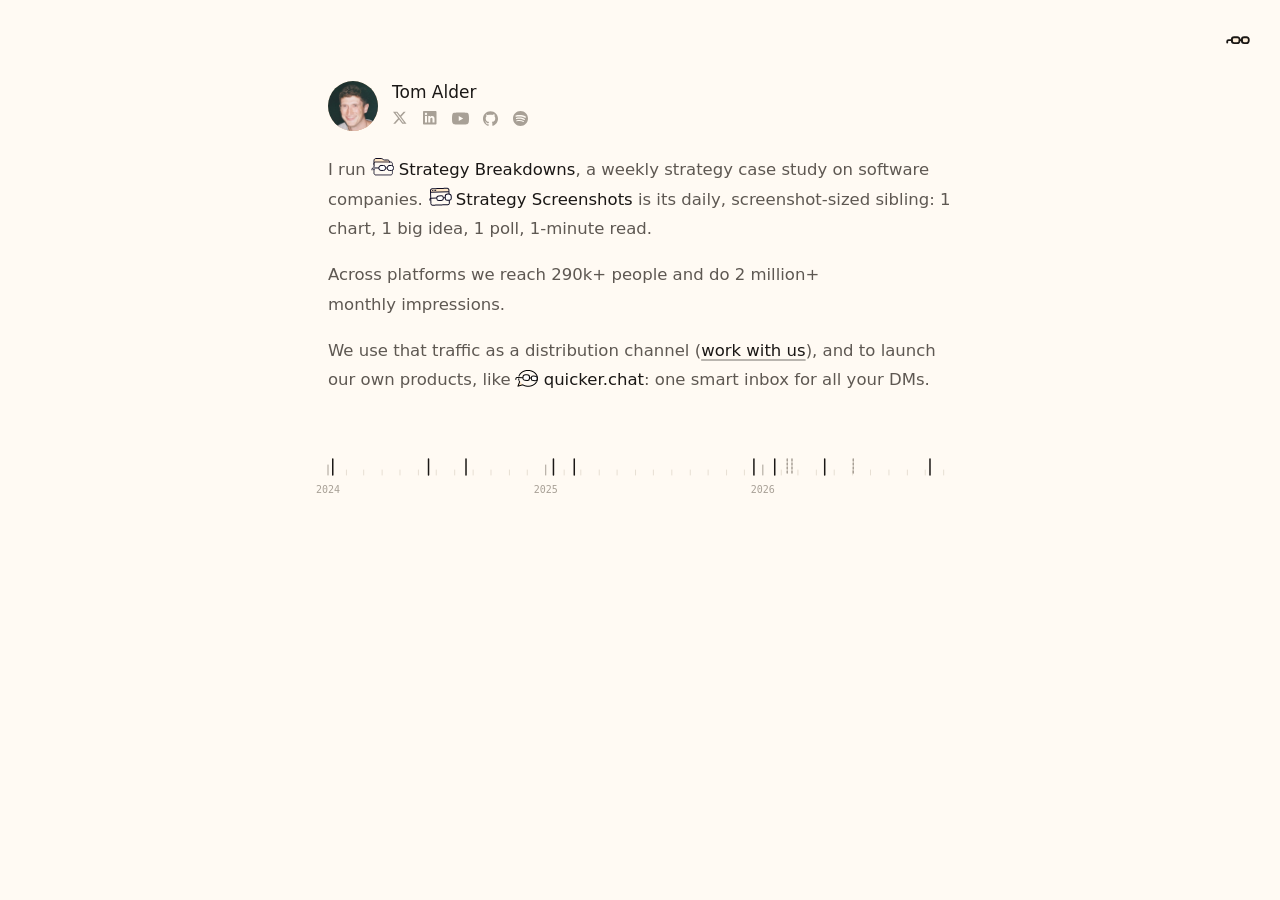
==== commit ee63ed79: "Make the site work on phones and tablets Touch versions of everything that used to need a mouse: tap" ====
--- a/index.html
+++ b/index.html
@@ -3,6 +3,7 @@
 <head>
 <meta charset="utf-8">
 <meta name="viewport" content="width=device-width, initial-scale=1">
+<meta name="theme-color" content="#FFFAF3">
 <title>Tom Alder</title>
 <link rel="icon" href="favicon.svg" type="image/svg+xml">
 <meta name="description" content="Tom Alder runs Strategy Breakdowns, makes Strategy Screenshots and is building quicker.chat.">
--- a/home.css
+++ b/home.css
@@ -1,7 +1,7 @@
+/* fonts come from the device, never served as files: their licence doesn't cover a public website. Every Mac, iPhone
+   and iPad has Avenir Next built in, so it's named straight in --body (no @font-face, which would hide the built-in
+   one if it failed); elsewhere the page falls back to the system font. */
 @font-face { font-family: 'New Order'; src: local('New Order Semibold'), local('NewOrder-Semibold'); font-weight: 600; font-display: swap; }
-@font-face { font-family: 'Avenir Next'; src: local('Avenir Next Regular'), local('AvenirNext-Regular'); font-weight: 400; font-display: swap; }
-@font-face { font-family: 'Avenir Next'; src: local('Avenir Next Medium'), local('AvenirNext-Medium'); font-weight: 500; font-display: swap; }
-@font-face { font-family: 'Avenir Next'; src: local('Avenir Next Demi Bold'), local('AvenirNext-DemiBold'); font-weight: 600; font-display: swap; }
 
 :root {
   --bg: #FFFAF3; --fg: #1A1715; --soft: #5E5852; --faint: #A8A096; --rule: #E7DFD3; --tint: #F08A4B; --chip: #FFE7C6; --dot: #1A1715;
@@ -15,6 +15,8 @@
 
 * { box-sizing: border-box; }
 html, body { margin: 0; }
+/* phones: no text inflation when turned sideways, and no double-tap zoom (pinch zoom still works) */
+html { -webkit-text-size-adjust: 100%; text-size-adjust: 100%; touch-action: manipulation; }
 body { background: var(--bg); color: var(--fg); font: 400 16px/1.75 var(--body); -webkit-font-smoothing: antialiased; min-height: 100vh; display: grid; justify-items: center; align-items: start; }
 a { color: inherit; text-decoration: none; }
 .col { width: min(624px, calc(100vw - 32px)); /* wide enough for the bio's middle sentence on 1 line */ padding: max(48px, 9vh) 0 400px; }
@@ -40,6 +42,7 @@
 .role { margin: 0; font: 400 15px/1.3 var(--body); color: var(--soft); }
 .bio p { margin: 0 0 16px; font-size: 16.5px; line-height: 1.8; color: var(--soft); text-wrap: pretty; }
 .bio p:last-child { margin-bottom: 0; }
+.bio .nw { white-space: nowrap; } /* "1-minute" never breaks at its hyphen on a narrow phone */
 .bio strong { font-weight: 500; color: var(--fg); }
 .bio .cta { margin-top: 18px; font-size: 13.5px; color: var(--faint); }
 .cta a { color: var(--faint); font-weight: 400; }
@@ -69,7 +72,7 @@
 .writing { position: relative; z-index: 40; margin-top: 40px; }
 .tl { position: relative; user-select: none; }
 .tl-rc { cursor: pointer; }
-.tl-axis { width: 100%; height: 64px; overflow: visible; display: block; }
+.tl-axis { width: 100%; height: 64px; overflow: visible; display: block; touch-action: pan-y; } /* a finger slides along it to scrub; up-down still scrolls */
 .tl-axis line { stroke: var(--faint); stroke-width: 1; stroke-linecap: round; transition: stroke .35s, stroke-width .35s; }
 .tl-axis line.mo { stroke: var(--rule); } .tl-axis line.pt { stroke: var(--fg); stroke-width: 1.5; } .tl-axis line.pt.on { stroke: var(--tint); stroke-width: 2; }
 .tl-axis text { font: 500 10px var(--mono); fill: var(--faint); text-anchor: middle; }
@@ -79,11 +82,12 @@
 /* no will-change here: it froze the cards' raster at their original size, so scaled-up vectors and text went soft */
 .rc-card { position: absolute; left: 0; top: 74px; z-index: 30; opacity: 0; }
 .rc-clip { position: relative; }
-.rc-pane { position: absolute; left: 0; top: 0; width: 380px; opacity: 0; transform: translateX(var(--dx, 0)); filter: blur(3px); transition: opacity .26s, transform .38s var(--out), filter .26s; }
+.rc-pane { position: absolute; left: 0; top: 0; width: 380px; transform-origin: 0 0; /* a pile shrunk to fit a phone (timelines.js fitPane) scales from its top-left */ opacity: 0; transform: translateX(var(--dx, 0)); filter: blur(3px); transition: opacity .26s, transform .38s var(--out), filter .26s; }
 .rc-pane.in { opacity: 1; transform: none; filter: none; }
 .rc-pane.out { opacity: 0; transform: translateX(var(--dx, 0)); filter: blur(3px); transition-duration: .2s, .3s, .2s; pointer-events: none; }
 .pile { position: relative; width: 380px; height: 310px; }
-.pi { position: absolute; left: 50%; top: 50%; transform: translate(-50%, -50%) translate(var(--x), var(--y)) rotate(var(--r)) scale(var(--s, 1)); cursor: grab; user-select: none; touch-action: none; -webkit-user-drag: none; }
+.pi { position: absolute; left: 50%; top: 50%; transform: translate(-50%, -50%) translate(var(--x), var(--y)) rotate(var(--r)) scale(var(--s, 1)); cursor: grab; user-select: none; -webkit-user-select: none; -webkit-user-drag: none;
+  touch-action: pan-y; -webkit-touch-callout: none; } /* on a touchscreen an up-down swipe on a card still scrolls the page; a sideways drag moves the card */
 .pi.drag { cursor: grabbing; } /* keeps its own layer while dragged */
 .pi.home { transition: translate .62s cubic-bezier(.34, 1.56, .64, 1), rotate .62s cubic-bezier(.34, 1.56, .64, 1); }
 .pi.media { border-radius: 5px; --lift: 0 1px 2px rgba(30, 18, 6, .1), 0 5px 12px -4px rgba(30, 18, 6, .2), 0 20px 36px -14px rgba(30, 18, 6, .55); box-shadow: var(--lift); }
@@ -311,6 +315,7 @@
 
 /* cards that hang off the page (dragged or enlarged) never add scrollbars: no sideways scrolling ever, and no
    up-down scrolling while the real content fits the window (home.js sets html.fits) */
+html { overflow-x: hidden; } /* for browsers without clip (Safari before 16): the line below replaces it everywhere else */
 html, body { overflow-x: clip; }
 html.fits, html.fits body { overflow-y: hidden; }
 
@@ -337,3 +342,26 @@
 .bio a.work i { font-style: normal; display: inline-block; margin-left: 2px; transition: transform .2s var(--out), color .2s; }
 .bio a.work:hover .t { text-decoration-color: currentColor; } .bio a.work:hover i { transform: translate(2px, -2px); color: var(--tint); }
 .dev[hidden] { display: none; }
+
+/* ---------- touchscreens and small screens ---------- */
+/* clips never show the system's play button when a phone won't autoplay them (Low Power Mode): the still frame shows instead */
+video::-webkit-media-controls-start-playback-button { display: none !important; -webkit-appearance: none; }
+video::-webkit-media-controls { display: none !important; }
+button, .so, .il, .specs { -webkit-tap-highlight-color: transparent; }
+/* phones (and anything too narrow for the glasses to sit clear of the 624px column): they sit at the top of the page
+   and scroll away, instead of floating over the text */
+@media (max-width: 763px) { .specs { position: absolute; top: 8px; right: 6px; } .col { padding-top: max(60px, 9vh); } } /* clear of the name row even on a 320px phone */
+/* fingers: bigger targets for the small icons */
+@media (pointer: coarse) {
+  .specs { width: 48px; height: 44px; }
+  .social { gap: 4px; margin-left: -10px; }
+  .so { width: 36px; height: 36px; }
+}
+/* no hover on a touchscreen: a tap leaves nothing stuck in its hover look */
+@media (hover: none) {
+  .so:hover { color: var(--faint); }
+  .il:hover .t { text-decoration-color: transparent; }
+  .specs:hover .lens { fill: var(--lens); }
+  .bio a.work:hover .t { text-decoration-color: color-mix(in srgb, currentColor 30%, transparent); }
+  .pi-play:hover { transform: none; filter: none; }
+}
--- a/playlists.css
+++ b/playlists.css
@@ -64,5 +64,5 @@
 .pl-play svg { width: 28px; height: 28px; fill: #0D0B22; }
 .pi.cover.flip .pl-back:hover .pl-play { opacity: 1; transform: scale(1); }
 /* the fade behind an open sleeve: the page colour at 58%, so the cards under it look like the pile at 42% */
-.pl-veil { position: absolute; inset: -60px -300px; /* wide enough for every card and its shadow, short enough never to add a scrollbar */ background: var(--bg); opacity: 0; pointer-events: none; transition: opacity .3s ease; }
+.pl-veil { position: absolute; inset: -12px -300px -60px; /* wide enough for every card and its shadow, short enough never to add a scrollbar, and never up over the ruler */ background: var(--bg); opacity: 0; pointer-events: none; transition: opacity .3s ease; }
 .pl-veil.on { opacity: .58; }
--- a/clicks.css
+++ b/clicks.css
@@ -155,8 +155,10 @@
 /* the label: centred under the disc, the title on 1 or 2 balanced lines */
 .gc-lab { position: absolute; left: 0; top: 38px; width: max-content; max-width: 250px; box-sizing: border-box; padding: 8px 12px 9px; display: grid; gap: 3px; justify-items: center; text-align: center;
   border-radius: 10px; background: var(--bg); color: var(--fg); box-shadow: inset 0 0 0 1px var(--keyline), 0 10px 22px -12px rgba(0, 0, 0, .45);
-  transform: translate(-50%, -4px); opacity: 0; transition: opacity .22s .06s, transform .32s .06s cubic-bezier(.2, .9, .2, 1); }
-.gc.on .gc-lab { opacity: 1; transform: translate(-50%, 0); }
+  transform: translate(calc(-50% + var(--lx, 0px)), -4px); opacity: 0; transition: opacity .22s .06s, transform .32s .06s cubic-bezier(.2, .9, .2, 1); }
+.gc.on .gc-lab { opacity: 1; transform: translate(calc(-50% + var(--lx, 0px)), 0); }
+.gc-lab.up { top: auto; bottom: 38px; } /* near the bottom of the screen the label sits above the disc */
+.gc.pin-up .gc-lab { opacity: 0 !important; }
 .gc-lab em { font: 500 10.5px/1 var(--mono); font-style: normal; color: var(--faint); }
 .gc-lab span { font: 600 13.5px/1.28 var(--body); text-wrap: balance; display: -webkit-box; -webkit-line-clamp: 2; -webkit-box-orient: vertical; overflow: hidden; min-width: 150px; }
 .gc-on, .gc-on * { cursor: none !important; }
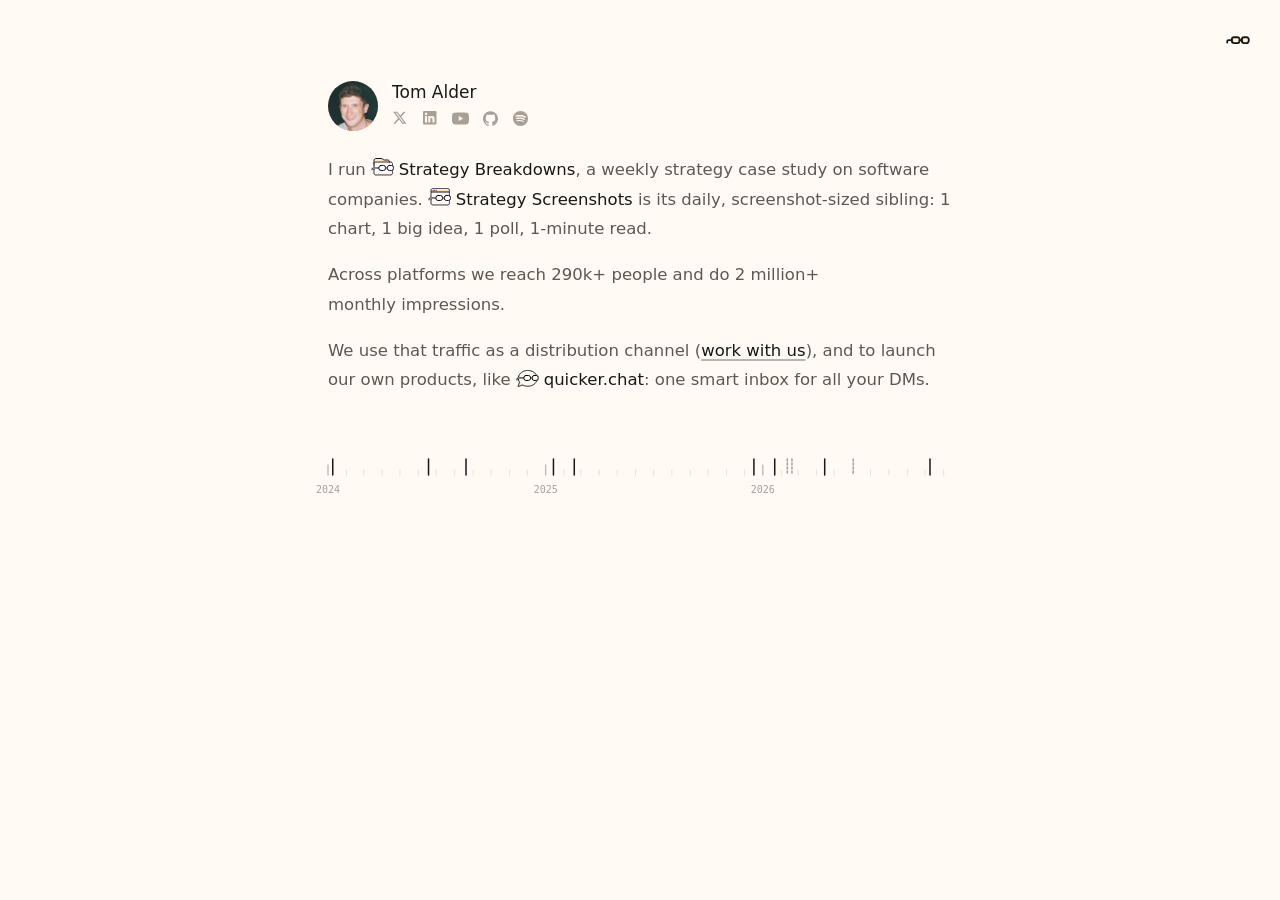
==== commit a1ef36ec: "Stamp each release into the file links so browsers fetch the new files Co-Authored-By: Claude Opus 5" ====
--- a/index.html
+++ b/index.html
@@ -9,9 +9,9 @@
 <meta name="description" content="Tom Alder runs Strategy Breakdowns, makes Strategy Screenshots and is building quicker.chat.">
 <!-- the site follows the device's light/dark setting; clicking the glasses overrides it for this visit only -->
 <script>try { localStorage.removeItem('ta-theme'); const t = sessionStorage.getItem('ta-theme'); if (t) document.documentElement.dataset.theme = t; } catch (e) {}</script>
-<link rel="stylesheet" href="home.css?v=1794782197">
-<link rel="stylesheet" href="playlists.css?v=1794782197">
-<link rel="stylesheet" href="clicks.css?v=1794782197">
+<link rel="stylesheet" href="home.css?v=8c16c12c">
+<link rel="stylesheet" href="playlists.css?v=8c16c12c">
+<link rel="stylesheet" href="clicks.css?v=8c16c12c">
 </head>
 <body>
 
@@ -32,13 +32,13 @@
 
 <aside class="dev" aria-label="Dev options"></aside>
 
-<script src="lib/engine.js?v=1794782197"></script>
-<script src="lib/motions.js?v=1794782197"></script>
-<script src="shared.js?v=1794782197"></script>
-<script src="copy.js?v=1794782197"></script>
-<script src="timelines.js?v=1794782197"></script>
-<script src="playlists.js?v=1794782197"></script>
-<script src="clicks.js?v=1794782197"></script>
-<script src="home.js?v=1794782197"></script>
+<script src="lib/engine.js?v=8c16c12c"></script>
+<script src="lib/motions.js?v=8c16c12c"></script>
+<script src="shared.js?v=8c16c12c"></script>
+<script src="copy.js?v=8c16c12c"></script>
+<script src="timelines.js?v=8c16c12c"></script>
+<script src="playlists.js?v=8c16c12c"></script>
+<script src="clicks.js?v=8c16c12c"></script>
+<script src="home.js?v=8c16c12c"></script>
 </body>
 </html>
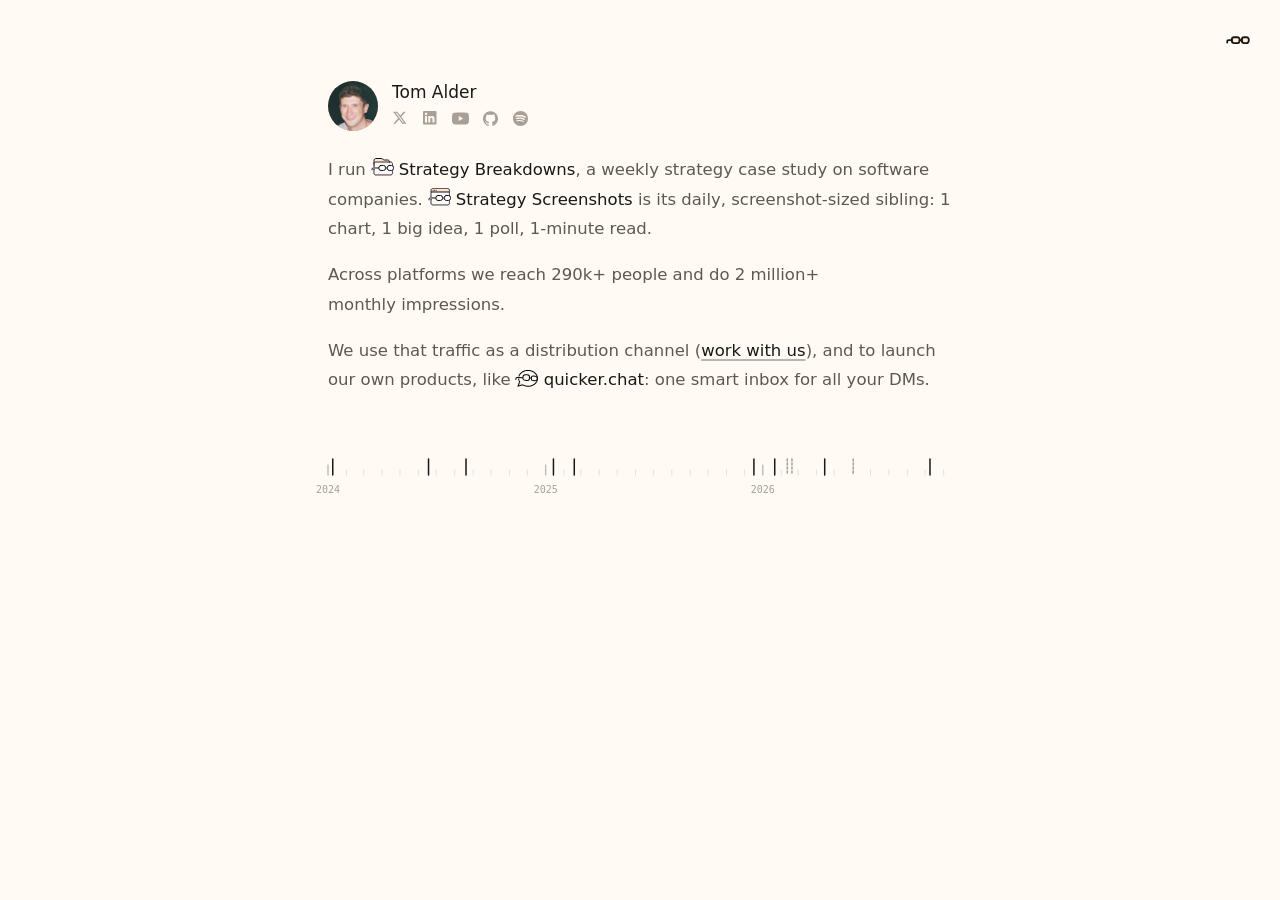
==== commit b8d94343: "Keep corner handles from appearing on touchscreens Co-Authored-By: Claude Opus 5.5 <noreply@anthropi" ====
--- a/index.html
+++ b/index.html
@@ -9,9 +9,9 @@
 <meta name="description" content="Tom Alder runs Strategy Breakdowns, makes Strategy Screenshots and is building quicker.chat.">
 <!-- the site follows the device's light/dark setting; clicking the glasses overrides it for this visit only -->
 <script>try { localStorage.removeItem('ta-theme'); const t = sessionStorage.getItem('ta-theme'); if (t) document.documentElement.dataset.theme = t; } catch (e) {}</script>
-<link rel="stylesheet" href="home.css?v=8c16c12c">
-<link rel="stylesheet" href="playlists.css?v=8c16c12c">
-<link rel="stylesheet" href="clicks.css?v=8c16c12c">
+<link rel="stylesheet" href="home.css?v=ee29af1c">
+<link rel="stylesheet" href="playlists.css?v=ee29af1c">
+<link rel="stylesheet" href="clicks.css?v=ee29af1c">
 </head>
 <body>
 
@@ -32,13 +32,13 @@
 
 <aside class="dev" aria-label="Dev options"></aside>
 
-<script src="lib/engine.js?v=8c16c12c"></script>
-<script src="lib/motions.js?v=8c16c12c"></script>
-<script src="shared.js?v=8c16c12c"></script>
-<script src="copy.js?v=8c16c12c"></script>
-<script src="timelines.js?v=8c16c12c"></script>
-<script src="playlists.js?v=8c16c12c"></script>
-<script src="clicks.js?v=8c16c12c"></script>
-<script src="home.js?v=8c16c12c"></script>
+<script src="lib/engine.js?v=ee29af1c"></script>
+<script src="lib/motions.js?v=ee29af1c"></script>
+<script src="shared.js?v=ee29af1c"></script>
+<script src="copy.js?v=ee29af1c"></script>
+<script src="timelines.js?v=ee29af1c"></script>
+<script src="playlists.js?v=ee29af1c"></script>
+<script src="clicks.js?v=ee29af1c"></script>
+<script src="home.js?v=ee29af1c"></script>
 </body>
 </html>
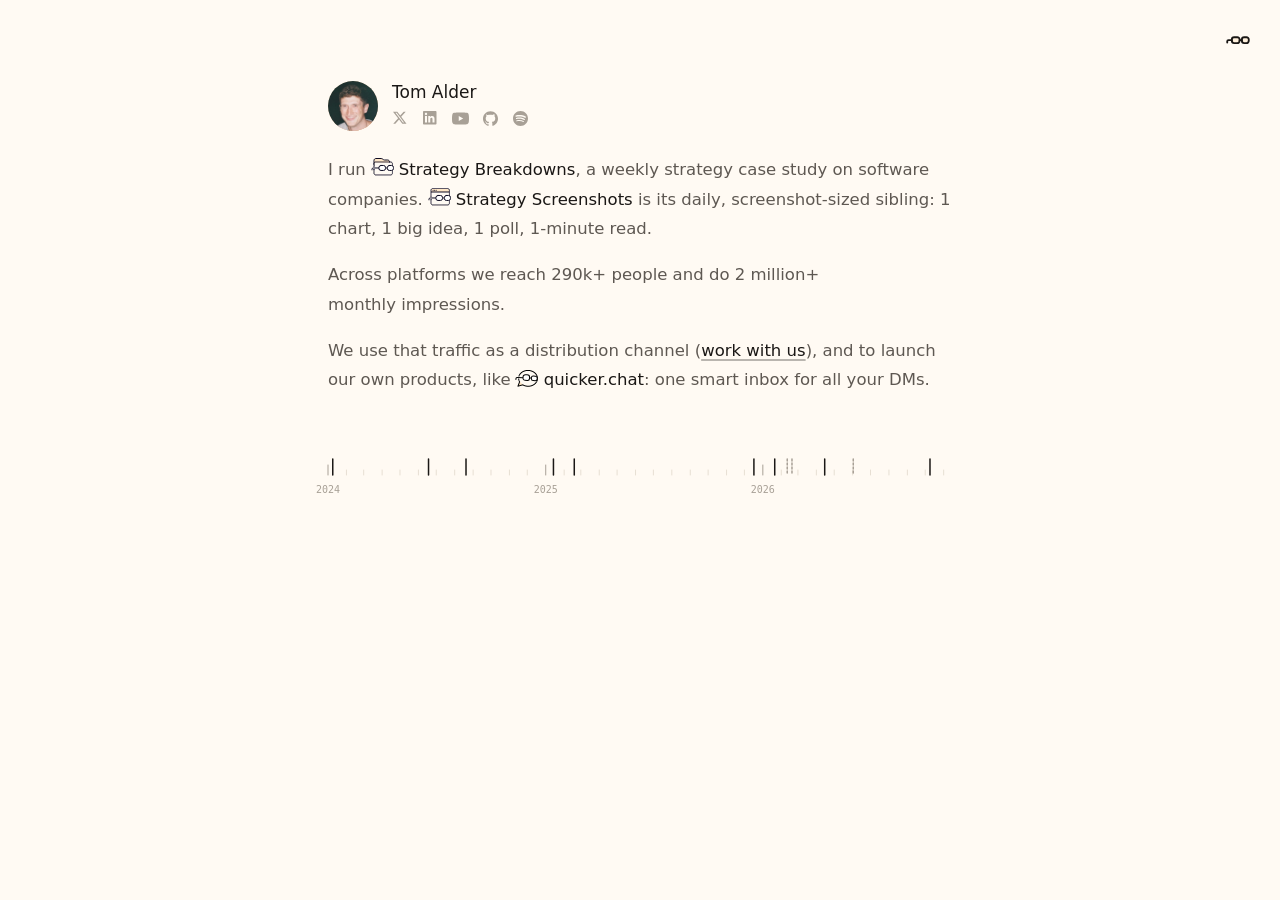
==== commit d7693c9c: "Let phones drag the cards and preload pile pictures and clips" ====
--- a/index.html
+++ b/index.html
@@ -9,9 +9,9 @@
 <meta name="description" content="Tom Alder runs Strategy Breakdowns, makes Strategy Screenshots and is building quicker.chat.">
 <!-- the site follows the device's light/dark setting; clicking the glasses overrides it for this visit only -->
 <script>try { localStorage.removeItem('ta-theme'); const t = sessionStorage.getItem('ta-theme'); if (t) document.documentElement.dataset.theme = t; } catch (e) {}</script>
-<link rel="stylesheet" href="home.css?v=ee29af1c">
-<link rel="stylesheet" href="playlists.css?v=ee29af1c">
-<link rel="stylesheet" href="clicks.css?v=ee29af1c">
+<link rel="stylesheet" href="home.css?v=0dadd89a">
+<link rel="stylesheet" href="playlists.css?v=0dadd89a">
+<link rel="stylesheet" href="clicks.css?v=0dadd89a">
 </head>
 <body>
 
@@ -32,13 +32,13 @@
 
 <aside class="dev" aria-label="Dev options"></aside>
 
-<script src="lib/engine.js?v=ee29af1c"></script>
-<script src="lib/motions.js?v=ee29af1c"></script>
-<script src="shared.js?v=ee29af1c"></script>
-<script src="copy.js?v=ee29af1c"></script>
-<script src="timelines.js?v=ee29af1c"></script>
-<script src="playlists.js?v=ee29af1c"></script>
-<script src="clicks.js?v=ee29af1c"></script>
-<script src="home.js?v=ee29af1c"></script>
+<script src="lib/engine.js?v=0dadd89a"></script>
+<script src="lib/motions.js?v=0dadd89a"></script>
+<script src="shared.js?v=0dadd89a"></script>
+<script src="copy.js?v=0dadd89a"></script>
+<script src="timelines.js?v=0dadd89a"></script>
+<script src="playlists.js?v=0dadd89a"></script>
+<script src="clicks.js?v=0dadd89a"></script>
+<script src="home.js?v=0dadd89a"></script>
 </body>
 </html>
--- a/home.css
+++ b/home.css
@@ -87,12 +87,14 @@
 .rc-pane.out { opacity: 0; transform: translateX(var(--dx, 0)); filter: blur(3px); transition-duration: .2s, .3s, .2s; pointer-events: none; }
 .pile { position: relative; width: 380px; height: 310px; }
 .pi { position: absolute; left: 50%; top: 50%; transform: translate(-50%, -50%) translate(var(--x), var(--y)) rotate(var(--r)) scale(var(--s, 1)); cursor: grab; user-select: none; -webkit-user-select: none; -webkit-user-drag: none;
-  touch-action: pan-y; -webkit-touch-callout: none; } /* on a touchscreen an up-down swipe on a card still scrolls the page; a sideways drag moves the card */
+  touch-action: pan-y; -webkit-touch-callout: none; } /* on a touchscreen an up-down swipe on a card still scrolls the page; a sideways drag moves the card; a finger held on it first picks it up */
 .pi.drag { cursor: grabbing; } /* keeps its own layer while dragged */
 .pi.home { transition: translate .62s cubic-bezier(.34, 1.56, .64, 1), rotate .62s cubic-bezier(.34, 1.56, .64, 1); }
 .pi.media { border-radius: 5px; --lift: 0 1px 2px rgba(30, 18, 6, .1), 0 5px 12px -4px rgba(30, 18, 6, .2), 0 20px 36px -14px rgba(30, 18, 6, .55); box-shadow: var(--lift); }
 .pi.media img, .pi.media video { display: block; max-width: 270px; max-height: 200px; width: auto; height: auto; border-radius: 5px; pointer-events: none; }
 .pi.drag.media, .pi.drag.doc, .pi.drag.job { box-shadow: 0 2px 3px rgba(30, 18, 6, .1), 0 10px 20px -6px rgba(30, 18, 6, .22), 0 30px 48px -16px rgba(30, 18, 6, .55); }
+/* picked up by a finger held on it: a deeper, softer shadow, as if it's off the desk */
+.pi.lift.media, .pi.lift.doc, .pi.lift.job, .pi.lift.cover { box-shadow: 0 4px 6px rgba(30, 18, 6, .12), 0 16px 28px -8px rgba(30, 18, 6, .28), 0 38px 60px -18px rgba(30, 18, 6, .6); }
 .pi-play { position: absolute; left: 50%; top: 50%; width: 36px; height: 36px; margin: -18px 0 0 -18px; border-radius: 50%; display: grid; place-items: center;
   background: linear-gradient(180deg, #6f6af8 0%, #5a55f0 100%);
   box-shadow: inset 0 1px 0 rgba(255, 255, 255, .22), inset 0 -1px 0 rgba(20, 14, 90, .18), 0 0 0 1px rgba(255, 255, 255, .28), 0 4px 12px -2px rgba(40, 30, 140, .35);
--- a/clicks.css
+++ b/clicks.css
@@ -4,7 +4,8 @@
 @property --fy { syntax: '<length>'; inherits: false; initial-value: 0px; }
 @property --ry { syntax: '<angle>'; inherits: false; initial-value: 0deg; }
 @property --ls { syntax: '<number>'; inherits: false; initial-value: 1; }
-.pi { transform: translate(-50%, -50%) translate(var(--x), var(--y)) translate(var(--fx), var(--fy)) perspective(1400px) rotate(var(--r)) rotateY(var(--ry)) scale(calc(var(--s, 1) * var(--ls)));
+@property --lf { syntax: '<number>'; inherits: false; initial-value: 1; } /* a card picked up by a finger held on it (timelines.js) */
+.pi { transform: translate(-50%, -50%) translate(var(--x), var(--y)) translate(var(--fx), var(--fy)) perspective(1400px) rotate(var(--r)) rotateY(var(--ry)) scale(calc(var(--s, 1) * var(--ls) * var(--lf, 1)));
   transition: outline-offset .3s, outline-color .3s, filter .45s, opacity .4s, --hp 0s,
     --fx .7s cubic-bezier(.2, .9, .2, 1), --fy .7s cubic-bezier(.2, .9, .2, 1), --ry .26s cubic-bezier(.6, 0, .9, .5), --ls .5s cubic-bezier(.2, .9, .2, 1); }
 [data-cap] .rc-cap { display: none; }
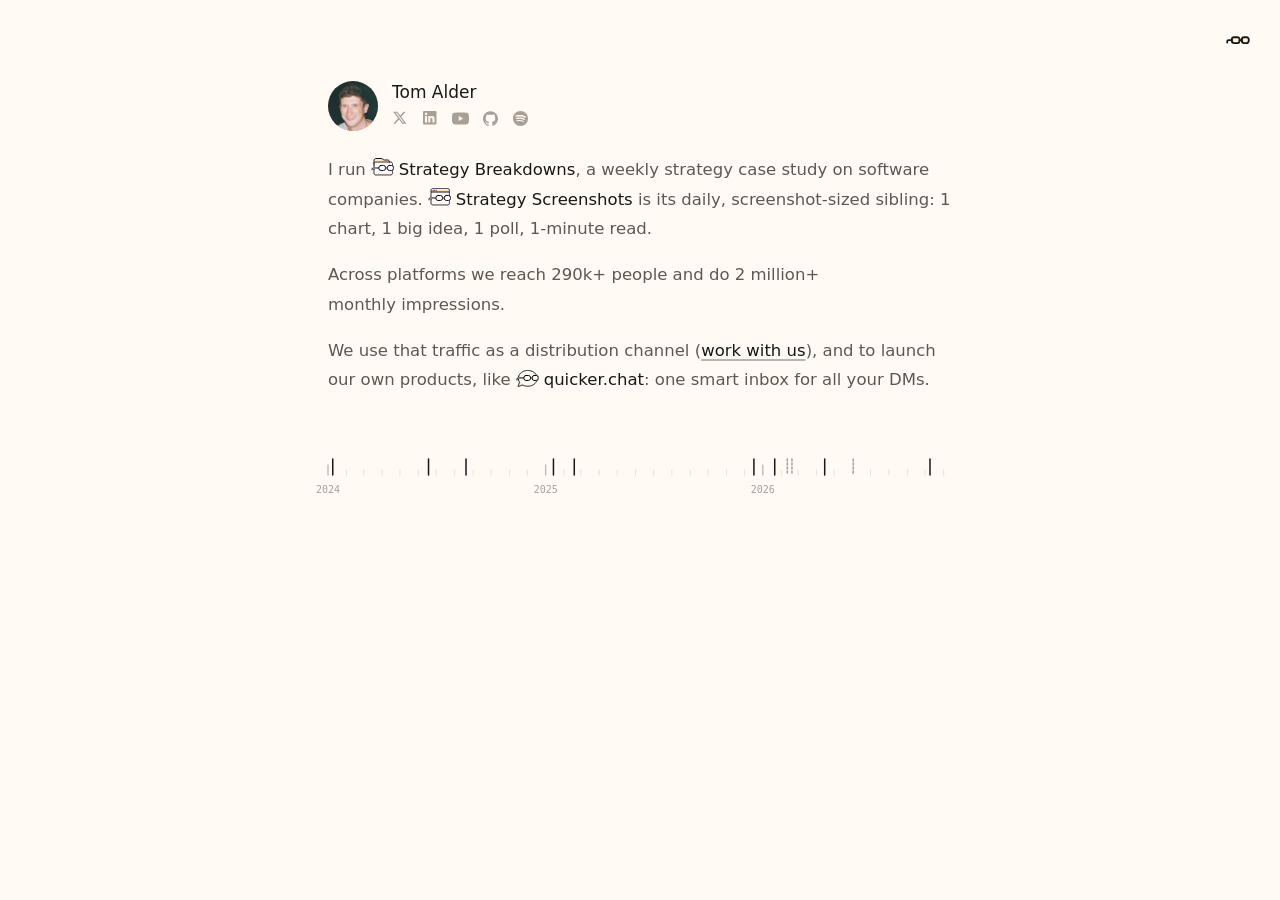
==== commit 4491e9c9: "Phones open with nothing showing, drag and pinch cards, more padding, closer icons; stickers drag fr" ====
--- a/index.html
+++ b/index.html
@@ -9,9 +9,9 @@
 <meta name="description" content="Tom Alder runs Strategy Breakdowns, makes Strategy Screenshots and is building quicker.chat.">
 <!-- the site follows the device's light/dark setting; clicking the glasses overrides it for this visit only -->
 <script>try { localStorage.removeItem('ta-theme'); const t = sessionStorage.getItem('ta-theme'); if (t) document.documentElement.dataset.theme = t; } catch (e) {}</script>
-<link rel="stylesheet" href="home.css?v=0dadd89a">
-<link rel="stylesheet" href="playlists.css?v=0dadd89a">
-<link rel="stylesheet" href="clicks.css?v=0dadd89a">
+<link rel="stylesheet" href="home.css?v=c1e99e1e">
+<link rel="stylesheet" href="playlists.css?v=c1e99e1e">
+<link rel="stylesheet" href="clicks.css?v=c1e99e1e">
 </head>
 <body>
 
@@ -32,13 +32,13 @@
 
 <aside class="dev" aria-label="Dev options"></aside>
 
-<script src="lib/engine.js?v=0dadd89a"></script>
-<script src="lib/motions.js?v=0dadd89a"></script>
-<script src="shared.js?v=0dadd89a"></script>
-<script src="copy.js?v=0dadd89a"></script>
-<script src="timelines.js?v=0dadd89a"></script>
-<script src="playlists.js?v=0dadd89a"></script>
-<script src="clicks.js?v=0dadd89a"></script>
-<script src="home.js?v=0dadd89a"></script>
+<script src="lib/engine.js?v=c1e99e1e"></script>
+<script src="lib/motions.js?v=c1e99e1e"></script>
+<script src="shared.js?v=c1e99e1e"></script>
+<script src="copy.js?v=c1e99e1e"></script>
+<script src="timelines.js?v=c1e99e1e"></script>
+<script src="playlists.js?v=c1e99e1e"></script>
+<script src="clicks.js?v=c1e99e1e"></script>
+<script src="home.js?v=c1e99e1e"></script>
 </body>
 </html>
--- a/home.css
+++ b/home.css
@@ -19,7 +19,7 @@
 html { -webkit-text-size-adjust: 100%; text-size-adjust: 100%; touch-action: manipulation; }
 body { background: var(--bg); color: var(--fg); font: 400 16px/1.75 var(--body); -webkit-font-smoothing: antialiased; min-height: 100vh; display: grid; justify-items: center; align-items: start; }
 a { color: inherit; text-decoration: none; }
-.col { width: min(624px, calc(100vw - 32px)); /* wide enough for the bio's middle sentence on 1 line */ padding: max(48px, 9vh) 0 400px; }
+.col { width: min(624px, calc(100vw - 48px)); /* wide enough for the bio's middle sentence on 1 line; 24px each side on a phone */ padding: max(48px, 9vh) 0 400px; }
 
 /* the theme dot */
 .specs { position: fixed; top: 22px; right: 22px; width: 40px; height: 36px; padding: 0; border: 0; background: none; cursor: pointer; z-index: 10; display: grid; place-items: center;
@@ -85,9 +85,9 @@
 .rc-pane { position: absolute; left: 0; top: 0; width: 380px; transform-origin: 0 0; /* a pile shrunk to fit a phone (timelines.js fitPane) scales from its top-left */ opacity: 0; transform: translateX(var(--dx, 0)); filter: blur(3px); transition: opacity .26s, transform .38s var(--out), filter .26s; }
 .rc-pane.in { opacity: 1; transform: none; filter: none; }
 .rc-pane.out { opacity: 0; transform: translateX(var(--dx, 0)); filter: blur(3px); transition-duration: .2s, .3s, .2s; pointer-events: none; }
-.pile { position: relative; width: 380px; height: 310px; }
+.pile { position: relative; width: 380px; height: 310px; touch-action: pan-y; } /* between the cards a swipe still scrolls, but a pinch never zooms the page: it pinches a card (timelines.js) */
 .pi { position: absolute; left: 50%; top: 50%; transform: translate(-50%, -50%) translate(var(--x), var(--y)) rotate(var(--r)) scale(var(--s, 1)); cursor: grab; user-select: none; -webkit-user-select: none; -webkit-user-drag: none;
-  touch-action: pan-y; -webkit-touch-callout: none; } /* on a touchscreen an up-down swipe on a card still scrolls the page; a sideways drag moves the card; a finger held on it first picks it up */
+  touch-action: none; -webkit-touch-callout: none; } /* on a touchscreen a finger on a card drags it any way it goes, and the page never scrolls or zooms from it */
 .pi.drag { cursor: grabbing; } /* keeps its own layer while dragged */
 .pi.home { transition: translate .62s cubic-bezier(.34, 1.56, .64, 1), rotate .62s cubic-bezier(.34, 1.56, .64, 1); }
 .pi.media { border-radius: 5px; --lift: 0 1px 2px rgba(30, 18, 6, .1), 0 5px 12px -4px rgba(30, 18, 6, .2), 0 20px 36px -14px rgba(30, 18, 6, .55); box-shadow: var(--lift); }
@@ -108,6 +108,7 @@
 .pi-loom svg { width: 11px; height: 11px; }
 .pi.sticker .pi-tile { display: grid; place-items: center; width: 48px; height: 48px; border-radius: 12px; background: #fff; border: 3px solid #fff; box-shadow: 0 0 0 1px rgba(0, 0, 0, .1), 0 8px 14px -8px rgba(0, 0, 0, .45); }
 .pi.sticker svg { width: 26px; height: 26px; }
+.pi.sticker .pi-mark { display: block; width: 100%; height: 100%; border-radius: 9px; pointer-events: none; } /* a logo that is its own tile (beehiiv's app icon) fills the white rim */
 .pi.doc, .pi.job { width: 210px; padding: 9px 11px 12px; background: #fff; border: 1px solid #2B2622; border-radius: 4px; display: flex; flex-direction: column; gap: 6px; color: #2B2622;
   box-shadow: 0 1px 2px rgba(30, 18, 6, .1), 0 5px 12px -4px rgba(30, 18, 6, .18), 0 20px 36px -14px rgba(30, 18, 6, .5); }
 .pi-doc-bar { display: flex; gap: 3px; margin-bottom: 1px; } .pi-doc-bar i { width: 5px; height: 5px; border-radius: 50%; border: 1px solid #2B2622; }
@@ -352,12 +353,15 @@
 button, .so, .il, .specs { -webkit-tap-highlight-color: transparent; }
 /* phones (and anything too narrow for the glasses to sit clear of the 624px column): they sit at the top of the page
    and scroll away, instead of floating over the text */
-@media (max-width: 763px) { .specs { position: absolute; top: 8px; right: 6px; } .col { padding-top: max(60px, 9vh); } } /* clear of the name row even on a 320px phone */
-/* fingers: bigger targets for the small icons */
+@media (max-width: 763px) { .specs { position: absolute; top: 8px; right: 12px; } .col { padding-top: max(60px, 9vh); } } /* clear of the name row even on a 320px phone, lined up with the column's right edge */
+/* a phone: the ruler sits 12px further in than the text, so "2024", centred on the first month, lines up with the text's
+   left edge instead of hanging out towards the screen's */
+@media (max-width: 699px) { .tl-rc { margin-inline: 12px; } }
+/* fingers: a bigger target for the glasses; the icons keep the same spacing as with a mouse, each a tall target */
 @media (pointer: coarse) {
   .specs { width: 48px; height: 44px; }
-  .social { gap: 4px; margin-left: -10px; }
-  .so { width: 36px; height: 36px; }
+  .social { gap: 0; margin-left: -6px; }
+  .so { width: 28px; height: 36px; }
 }
 /* no hover on a touchscreen: a tap leaves nothing stuck in its hover look */
 @media (hover: none) {
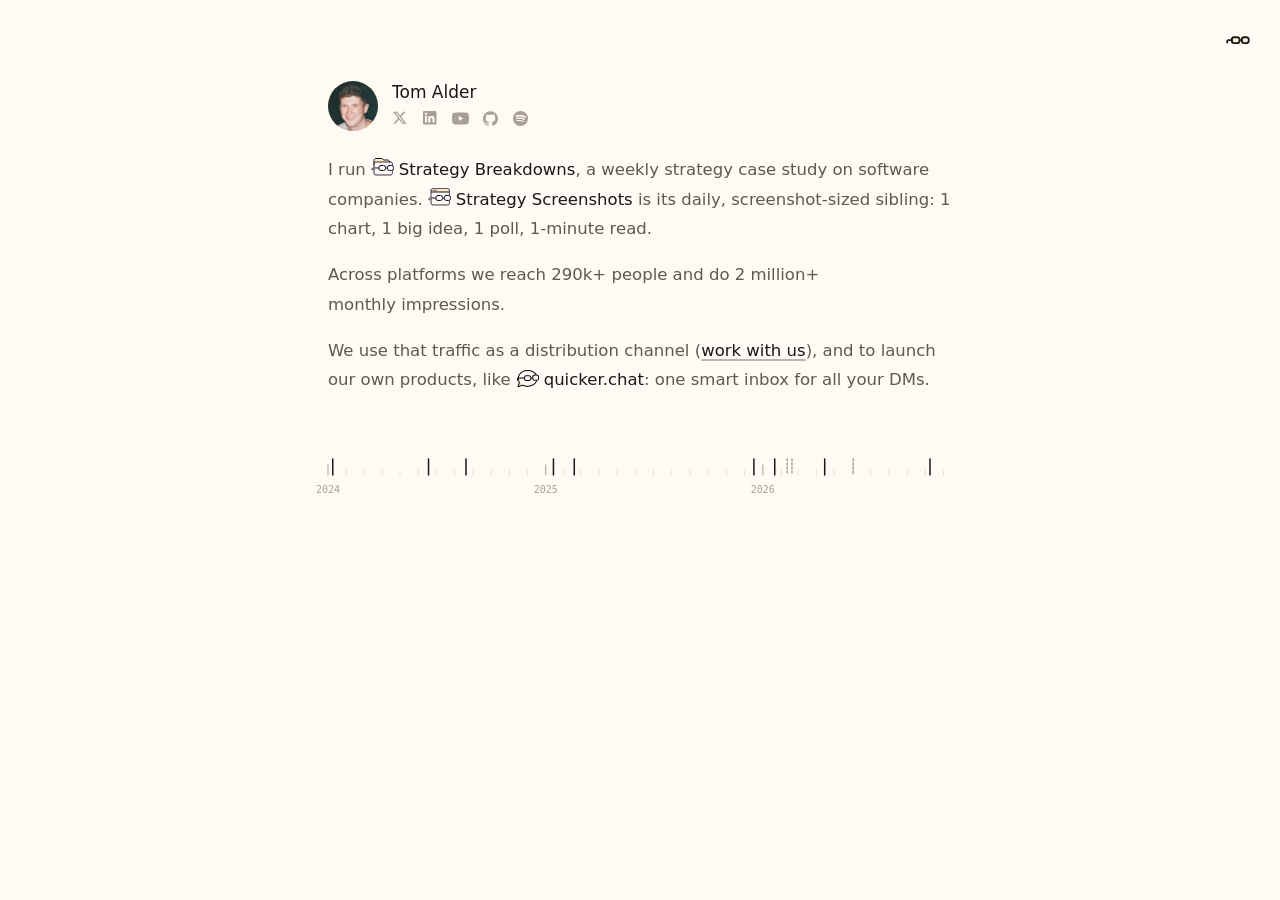
==== commit d3447d3d: "Show a Spotify profile sleeve on the desk photo and clip" ====
--- a/index.html
+++ b/index.html
@@ -9,9 +9,9 @@
 <meta name="description" content="Tom Alder runs Strategy Breakdowns, makes Strategy Screenshots and is building quicker.chat.">
 <!-- the site follows the device's light/dark setting; clicking the glasses overrides it for this visit only -->
 <script>try { localStorage.removeItem('ta-theme'); const t = sessionStorage.getItem('ta-theme'); if (t) document.documentElement.dataset.theme = t; } catch (e) {}</script>
-<link rel="stylesheet" href="home.css?v=c1e99e1e">
-<link rel="stylesheet" href="playlists.css?v=c1e99e1e">
-<link rel="stylesheet" href="clicks.css?v=c1e99e1e">
+<link rel="stylesheet" href="home.css?v=b6a0f877">
+<link rel="stylesheet" href="playlists.css?v=b6a0f877">
+<link rel="stylesheet" href="clicks.css?v=b6a0f877">
 </head>
 <body>
 
@@ -32,13 +32,13 @@
 
 <aside class="dev" aria-label="Dev options"></aside>
 
-<script src="lib/engine.js?v=c1e99e1e"></script>
-<script src="lib/motions.js?v=c1e99e1e"></script>
-<script src="shared.js?v=c1e99e1e"></script>
-<script src="copy.js?v=c1e99e1e"></script>
-<script src="timelines.js?v=c1e99e1e"></script>
-<script src="playlists.js?v=c1e99e1e"></script>
-<script src="clicks.js?v=c1e99e1e"></script>
-<script src="home.js?v=c1e99e1e"></script>
+<script src="lib/engine.js?v=b6a0f877"></script>
+<script src="lib/motions.js?v=b6a0f877"></script>
+<script src="shared.js?v=b6a0f877"></script>
+<script src="copy.js?v=b6a0f877"></script>
+<script src="timelines.js?v=b6a0f877"></script>
+<script src="playlists.js?v=b6a0f877"></script>
+<script src="clicks.js?v=b6a0f877"></script>
+<script src="home.js?v=b6a0f877"></script>
 </body>
 </html>
--- a/playlists.css
+++ b/playlists.css
@@ -22,7 +22,16 @@
 @keyframes pl-pulse { 0%, 100% { transform: scale(1); } 50% { transform: scale(1.13); } }
 /* clicked: the cover lifts and dims, and the sleeve slides up in front of it (it links to the playlist) */
 .pi.cover.flip .pl-front { transform: translateY(-8%) scale(.85); filter: brightness(.55) saturate(.85); }
-.pi.cover.flip .pl-back { opacity: 1; transform: translateY(0); pointer-events: auto; }
+.pi.flip .pl-back { opacity: 1; transform: translateY(0); pointer-events: auto; }
+/* the desk photo and its clip carry the same sleeve, for Tom's Spotify profile: a cover's sleeve at the same size,
+   centred on the card with its top just under the card's top, so the picture lifts and dims behind it the way a cover
+   does and its top edge still shows above the sleeve (on the narrow clip the sleeve reaches past both sides) */
+.pl-sl { position: absolute; left: 50%; top: 0; width: 189.6px; height: 189.6px; margin-left: -94.8px; z-index: 4; pointer-events: none; }
+.pl .pi.media > img, .pl .pi.media > video { transform-origin: 50% 50%; transition: transform 250ms cubic-bezier(.22, .8, .36, 1), filter 250ms ease; }
+.pl .pi.media.flip > img, .pl .pi.media.flip > video { transform: translateY(-8%) scale(.85); filter: brightness(.55) saturate(.85); }
+/* and, as with a cover, the sleeve is then the shape: the picture's own shadow and outline step aside */
+.pl .pi.media.flip { box-shadow: none; background: none; outline-color: transparent; }
+.pl .pi.media.flip::after { opacity: 0; }
 
 /* Filo in headphones: one more card on the pile, no frame, bobbing his head with notes floating up */
 .pi.filo { width: 120px; }
@@ -43,7 +52,7 @@
 .pi.cover.flip { box-shadow: none; }
 /* the sleeve wears the same outline as every card (1.5px on screen, drawn 2.5px inside the 60% zoom); it only turns
    purple from a dragged corner, never just from hovering it */
-.pi.cover.flip .pl-back { box-shadow: 0 18px 36px rgba(0, 0, 0, .55), 0 22px 42px -14px rgba(177, 158, 248, calc(var(--hp) * .6)), inset 0 0 0 calc(2.5px / var(--s, 1)) var(--keyline); }
+.pi.flip .pl-back { box-shadow: 0 18px 36px rgba(0, 0, 0, .55), 0 22px 42px -14px rgba(177, 158, 248, calc(var(--hp) * .6)), inset 0 0 0 calc(2.5px / var(--s, 1)) var(--keyline); }
 .pl-back .pi-edge { box-shadow: inset 0 0 0 calc(3.33px / var(--s, 1)) rgba(177, 158, 248, var(--ea, 0)); }
 /* corner effects v3 on covers: same rules as the other cards (see home.css), with the cover's 1.5px line */
 .pi.cover { --sa: calc(1 - var(--hp) * .45);
@@ -62,7 +71,7 @@
   background: linear-gradient(180deg, #2BE36F 0%, #1DB954 100%); box-shadow: inset 0 1.5px 0 rgba(255, 255, 255, .25), inset 0 -1.5px 0 rgba(0, 60, 20, .2), 0 0 0 1.5px rgba(255, 255, 255, .3), 0 7px 20px -3px rgba(0, 0, 0, .45);
   opacity: 0; transform: scale(.85); transition: opacity .2s, transform .25s cubic-bezier(.2, 1.3, .3, 1); pointer-events: none; }
 .pl-play svg { width: 28px; height: 28px; fill: #0D0B22; }
-.pi.cover.flip .pl-back:hover .pl-play { opacity: 1; transform: scale(1); }
+.pi.flip .pl-back:hover .pl-play { opacity: 1; transform: scale(1); }
 /* the fade behind an open sleeve: the page colour at 58%, so the cards under it look like the pile at 42% */
 .pl-veil { position: absolute; inset: -12px -300px -60px; /* wide enough for every card and its shadow, short enough never to add a scrollbar, and never up over the ruler */ background: var(--bg); opacity: 0; pointer-events: none; transition: opacity .3s ease; }
 .pl-veil.on { opacity: .58; }
